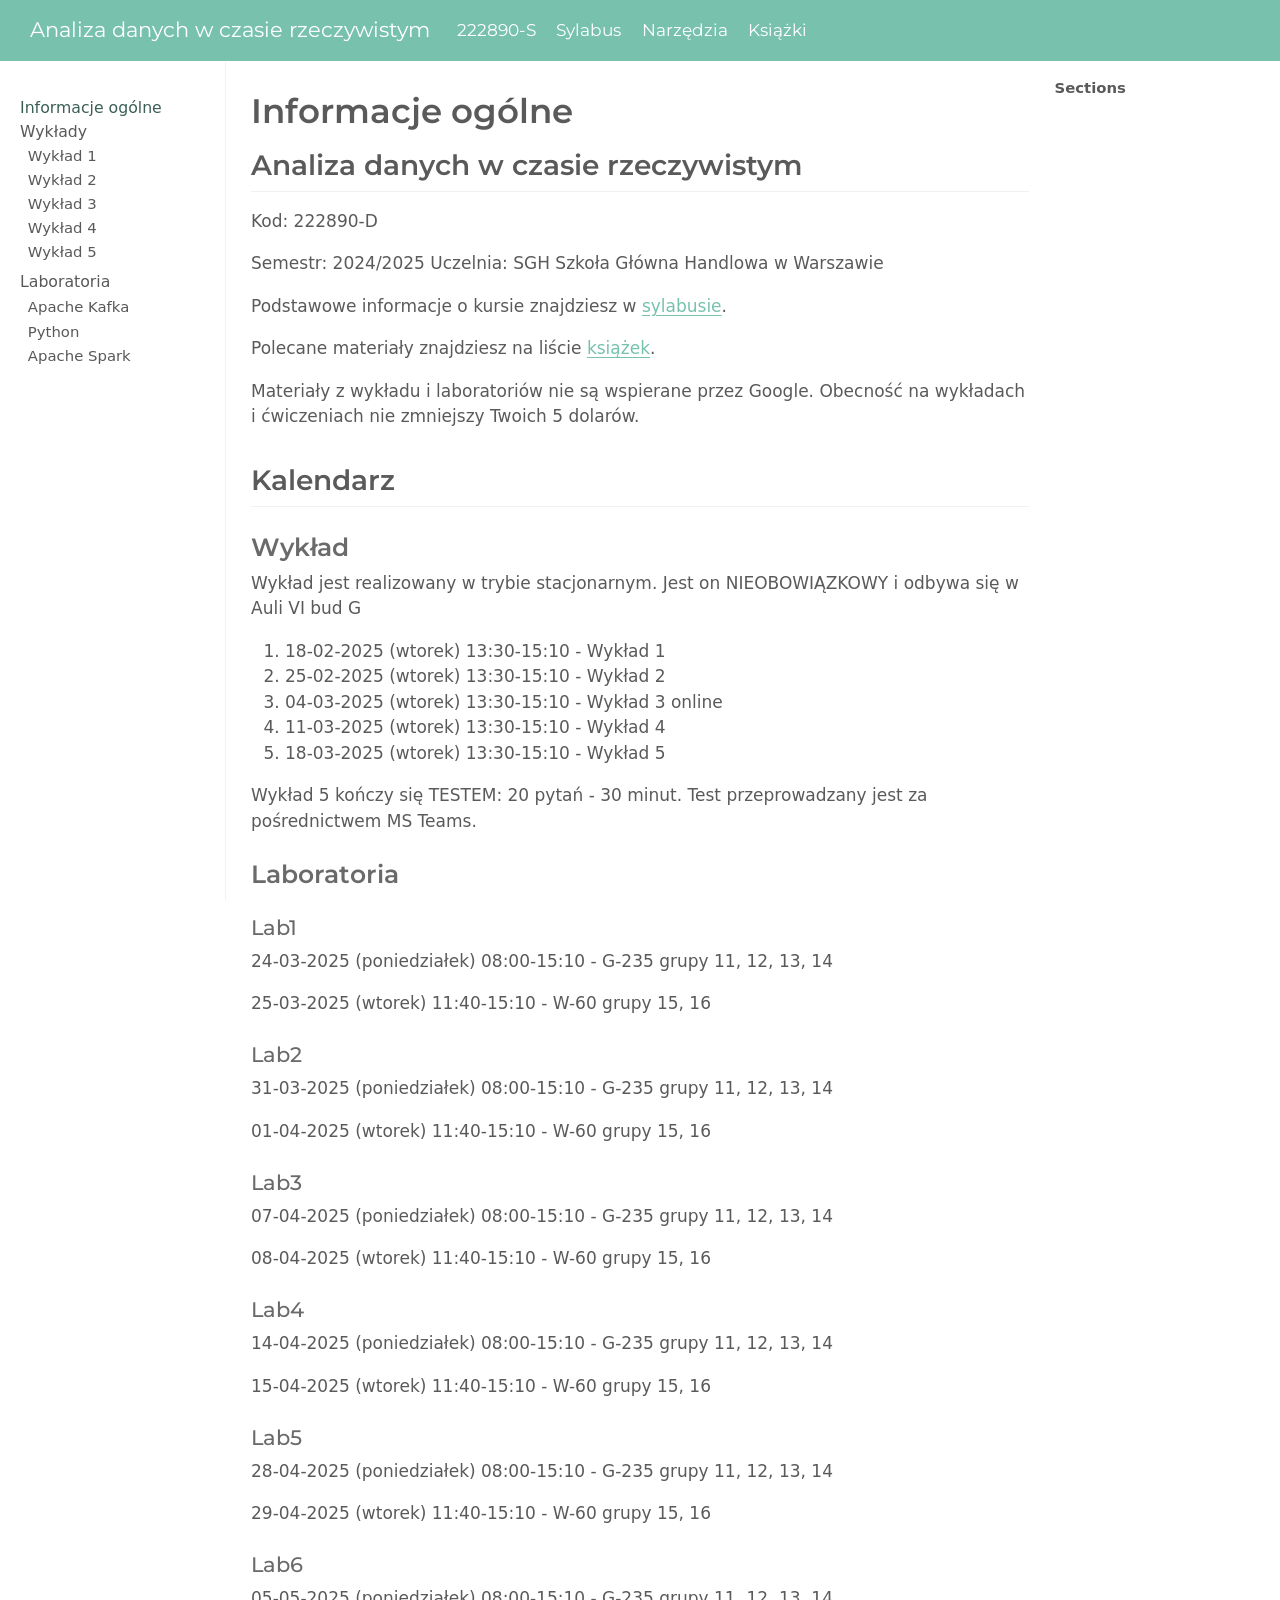
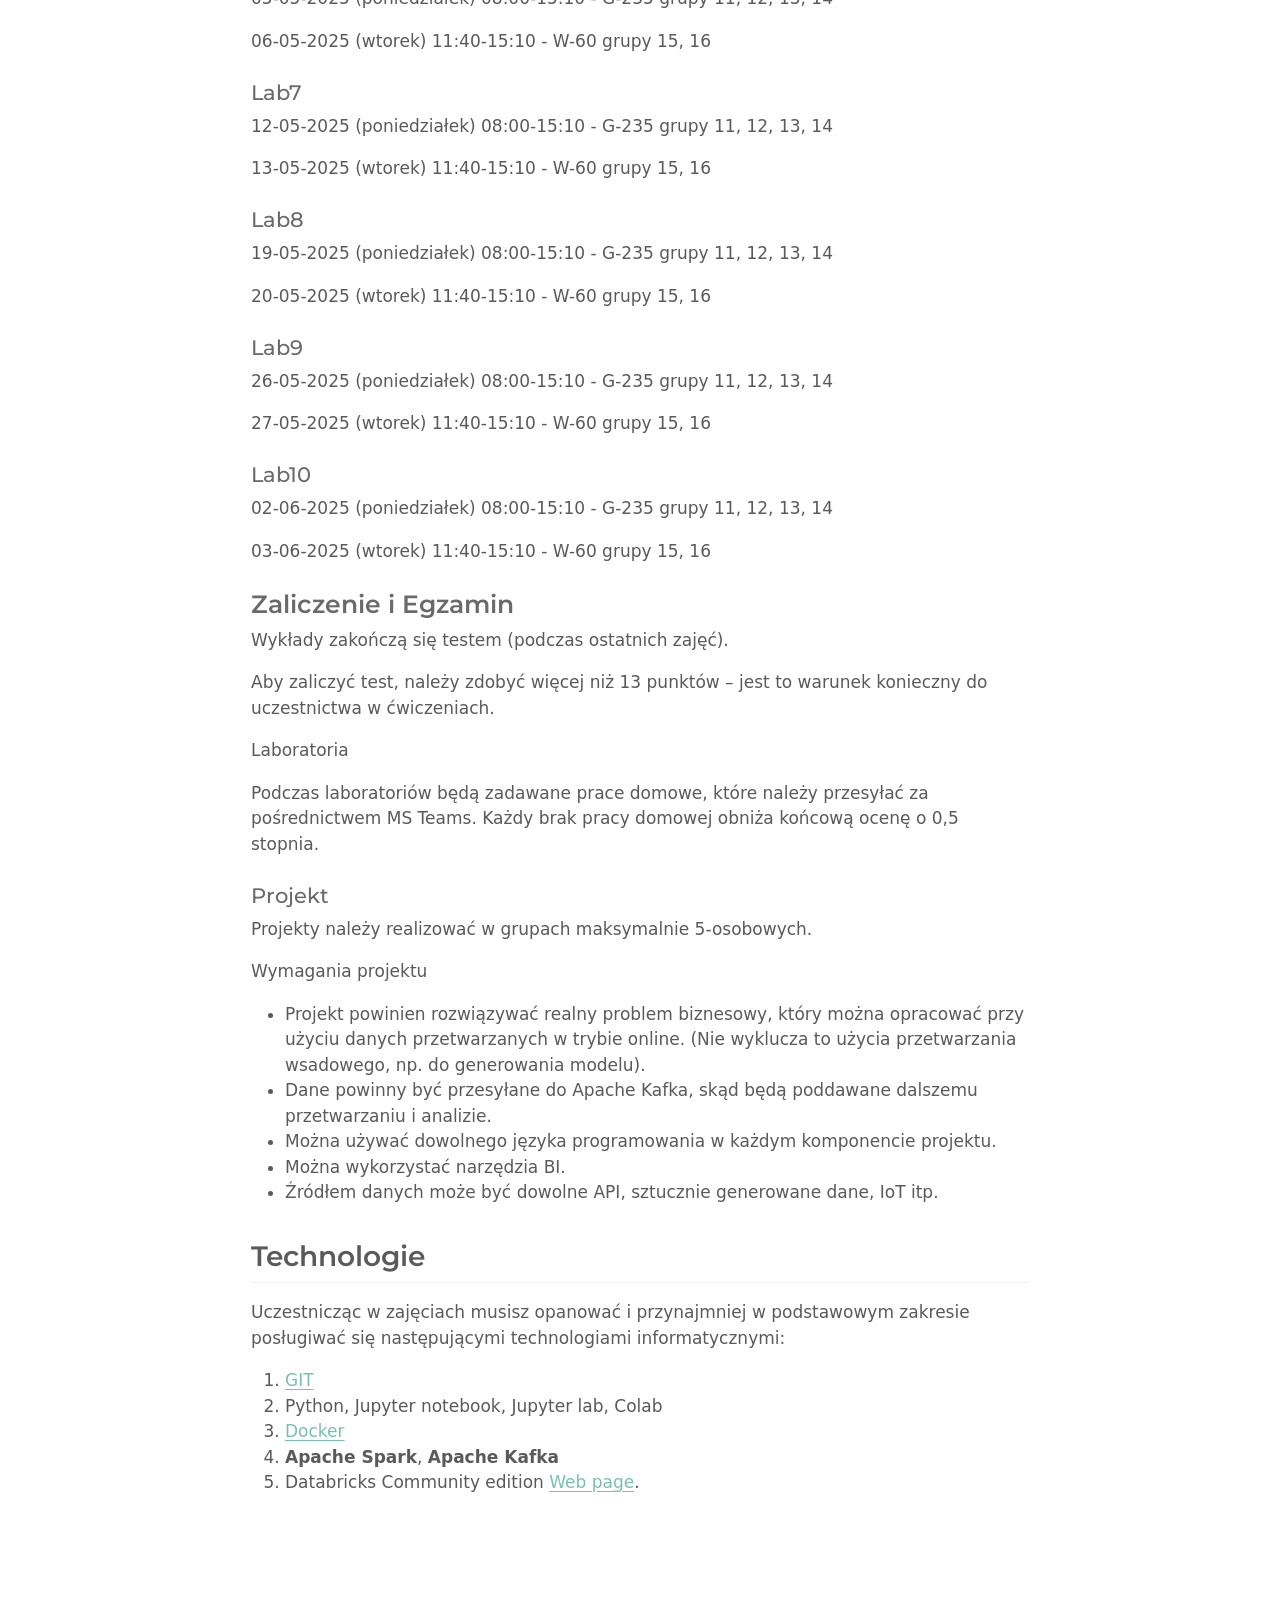
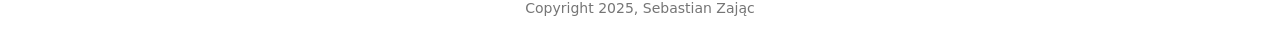
==== docs/index.html @ 5e30bc18 "Initial commit" ====
<!DOCTYPE html>
<html xmlns="http://www.w3.org/1999/xhtml" lang="en" xml:lang="en"><head>

<meta charset="utf-8">
<meta name="generator" content="quarto-1.6.43">

<meta name="viewport" content="width=device-width, initial-scale=1.0, user-scalable=yes">


<title>Informacje ogólne – Analiza danych w czasie rzeczywistym</title>
<style>
code{white-space: pre-wrap;}
span.smallcaps{font-variant: small-caps;}
div.columns{display: flex; gap: min(4vw, 1.5em);}
div.column{flex: auto; overflow-x: auto;}
div.hanging-indent{margin-left: 1.5em; text-indent: -1.5em;}
ul.task-list{list-style: none;}
ul.task-list li input[type="checkbox"] {
  width: 0.8em;
  margin: 0 0.8em 0.2em -1em; /* quarto-specific, see https://github.com/quarto-dev/quarto-cli/issues/4556 */ 
  vertical-align: middle;
}
</style>


<script src="site_libs/quarto-nav/quarto-nav.js"></script>
<script src="site_libs/quarto-nav/headroom.min.js"></script>
<script src="site_libs/clipboard/clipboard.min.js"></script>
<script src="site_libs/quarto-search/autocomplete.umd.js"></script>
<script src="site_libs/quarto-search/fuse.min.js"></script>
<script src="site_libs/quarto-search/quarto-search.js"></script>
<meta name="quarto:offset" content="./">
<script src="site_libs/quarto-html/quarto.js"></script>
<script src="site_libs/quarto-html/popper.min.js"></script>
<script src="site_libs/quarto-html/tippy.umd.min.js"></script>
<script src="site_libs/quarto-html/anchor.min.js"></script>
<link href="site_libs/quarto-html/tippy.css" rel="stylesheet">
<link href="site_libs/quarto-html/quarto-syntax-highlighting-dc95f10abd972b9c41a78ec8992004fc.css" rel="stylesheet" id="quarto-text-highlighting-styles">
<script src="site_libs/bootstrap/bootstrap.min.js"></script>
<link href="site_libs/bootstrap/bootstrap-icons.css" rel="stylesheet">
<link href="site_libs/bootstrap/bootstrap-d218d465d676f63e35746811398acdfc.min.css" rel="stylesheet" append-hash="true" id="quarto-bootstrap" data-mode="light">
<script id="quarto-search-options" type="application/json">{
  "location": "navbar",
  "copy-button": false,
  "collapse-after": 3,
  "panel-placement": "end",
  "type": "overlay",
  "limit": 50,
  "keyboard-shortcut": [
    "f",
    "/",
    "s"
  ],
  "show-item-context": false,
  "language": {
    "search-no-results-text": "No results",
    "search-matching-documents-text": "matching documents",
    "search-copy-link-title": "Copy link to search",
    "search-hide-matches-text": "Hide additional matches",
    "search-more-match-text": "more match in this document",
    "search-more-matches-text": "more matches in this document",
    "search-clear-button-title": "Clear",
    "search-text-placeholder": "",
    "search-detached-cancel-button-title": "Cancel",
    "search-submit-button-title": "Submit",
    "search-label": "Search"
  }
}</script>


<link rel="stylesheet" href="style.css">
</head>

<body class="nav-sidebar docked nav-fixed">

<div id="quarto-search-results"></div>
  <header id="quarto-header" class="headroom fixed-top">
    <nav class="navbar navbar-expand-lg " data-bs-theme="dark">
      <div class="navbar-container container-fluid">
      <div class="navbar-brand-container mx-auto">
    <a class="navbar-brand" href="./index.html">
    <span class="navbar-title">Analiza danych w czasie rzeczywistym</span>
    </a>
  </div>
            <div id="quarto-search" class="" title="Search"></div>
          <button class="navbar-toggler" type="button" data-bs-toggle="collapse" data-bs-target="#navbarCollapse" aria-controls="navbarCollapse" role="menu" aria-expanded="false" aria-label="Toggle navigation" onclick="if (window.quartoToggleHeadroom) { window.quartoToggleHeadroom(); }">
  <span class="navbar-toggler-icon"></span>
</button>
          <div class="collapse navbar-collapse" id="navbarCollapse">
            <ul class="navbar-nav navbar-nav-scroll me-auto">
  <li class="nav-item">
    <a class="nav-link" href="./indexS.html"> 
<span class="menu-text">222890-S</span></a>
  </li>  
  <li class="nav-item">
    <a class="nav-link" href="./sylabus.html"> 
<span class="menu-text">Sylabus</span></a>
  </li>  
  <li class="nav-item">
    <a class="nav-link" href="./info.html"> 
<span class="menu-text">Narzędzia</span></a>
  </li>  
  <li class="nav-item">
    <a class="nav-link" href="./ksiazki.html"> 
<span class="menu-text">Książki</span></a>
  </li>  
</ul>
          </div> <!-- /navcollapse -->
            <div class="quarto-navbar-tools">
</div>
      </div> <!-- /container-fluid -->
    </nav>
  <nav class="quarto-secondary-nav">
    <div class="container-fluid d-flex">
      <button type="button" class="quarto-btn-toggle btn" data-bs-toggle="collapse" role="button" data-bs-target=".quarto-sidebar-collapse-item" aria-controls="quarto-sidebar" aria-expanded="false" aria-label="Toggle sidebar navigation" onclick="if (window.quartoToggleHeadroom) { window.quartoToggleHeadroom(); }">
        <i class="bi bi-layout-text-sidebar-reverse"></i>
      </button>
        <nav class="quarto-page-breadcrumbs" aria-label="breadcrumb"><ol class="breadcrumb"><li class="breadcrumb-item"><a href="./index.html">Informacje ogólne</a></li></ol></nav>
        <a class="flex-grow-1" role="navigation" data-bs-toggle="collapse" data-bs-target=".quarto-sidebar-collapse-item" aria-controls="quarto-sidebar" aria-expanded="false" aria-label="Toggle sidebar navigation" onclick="if (window.quartoToggleHeadroom) { window.quartoToggleHeadroom(); }">      
        </a>
    </div>
  </nav>
</header>
<!-- content -->
<div id="quarto-content" class="quarto-container page-columns page-rows-contents page-layout-article page-navbar">
<!-- sidebar -->
  <nav id="quarto-sidebar" class="sidebar collapse collapse-horizontal quarto-sidebar-collapse-item sidebar-navigation docked overflow-auto">
    <div class="sidebar-menu-container"> 
    <ul class="list-unstyled mt-1">
        <li class="sidebar-item">
  <div class="sidebar-item-container"> 
  <a href="./index.html" class="sidebar-item-text sidebar-link active">
 <span class="menu-text">Informacje ogólne</span></a>
  </div>
</li>
        <li class="sidebar-item sidebar-item-section">
      <div class="sidebar-item-container"> 
            <a class="sidebar-item-text sidebar-link text-start" data-bs-toggle="collapse" data-bs-target="#quarto-sidebar-section-1" role="navigation" aria-expanded="true">
 <span class="menu-text">Wykłady</span></a>
          <a class="sidebar-item-toggle text-start" data-bs-toggle="collapse" data-bs-target="#quarto-sidebar-section-1" role="navigation" aria-expanded="true" aria-label="Toggle section">
            <i class="bi bi-chevron-right ms-2"></i>
          </a> 
      </div>
      <ul id="quarto-sidebar-section-1" class="collapse list-unstyled sidebar-section depth1 show">  
          <li class="sidebar-item">
  <div class="sidebar-item-container"> 
  <a href="./lectures/wyklad1.html" class="sidebar-item-text sidebar-link">
 <span class="menu-text">Wykład 1</span></a>
  </div>
</li>
          <li class="sidebar-item">
  <div class="sidebar-item-container"> 
  <a href="./lectures/wyklad2.html" class="sidebar-item-text sidebar-link">
 <span class="menu-text">Wykład 2</span></a>
  </div>
</li>
          <li class="sidebar-item">
  <div class="sidebar-item-container"> 
  <a href="./lectures/wyklad3.html" class="sidebar-item-text sidebar-link">
 <span class="menu-text">Wykład 3</span></a>
  </div>
</li>
          <li class="sidebar-item">
  <div class="sidebar-item-container"> 
  <a href="./lectures/wyklad4.html" class="sidebar-item-text sidebar-link">
 <span class="menu-text">Wykład 4</span></a>
  </div>
</li>
          <li class="sidebar-item">
  <div class="sidebar-item-container"> 
  <a href="./lectures/wyklad5.html" class="sidebar-item-text sidebar-link">
 <span class="menu-text">Wykład 5</span></a>
  </div>
</li>
      </ul>
  </li>
        <li class="sidebar-item sidebar-item-section">
      <div class="sidebar-item-container"> 
            <a class="sidebar-item-text sidebar-link text-start" data-bs-toggle="collapse" data-bs-target="#quarto-sidebar-section-2" role="navigation" aria-expanded="true">
 <span class="menu-text">Laboratoria</span></a>
          <a class="sidebar-item-toggle text-start" data-bs-toggle="collapse" data-bs-target="#quarto-sidebar-section-2" role="navigation" aria-expanded="true" aria-label="Toggle section">
            <i class="bi bi-chevron-right ms-2"></i>
          </a> 
      </div>
      <ul id="quarto-sidebar-section-2" class="collapse list-unstyled sidebar-section depth1 show">  
          <li class="sidebar-item sidebar-item-section">
      <div class="sidebar-item-container"> 
            <a class="sidebar-item-text sidebar-link text-start collapsed" data-bs-toggle="collapse" data-bs-target="#quarto-sidebar-section-3" role="navigation" aria-expanded="false">
 <span class="menu-text">Apache Kafka</span></a>
          <a class="sidebar-item-toggle text-start collapsed" data-bs-toggle="collapse" data-bs-target="#quarto-sidebar-section-3" role="navigation" aria-expanded="false" aria-label="Toggle section">
            <i class="bi bi-chevron-right ms-2"></i>
          </a> 
      </div>
      <ul id="quarto-sidebar-section-3" class="collapse list-unstyled sidebar-section depth2 ">  
          <li class="sidebar-item">
  <div class="sidebar-item-container"> 
  <a href="./kafka_codes/kafka1.html" class="sidebar-item-text sidebar-link">
 <span class="menu-text">Wprowadzenie</span></a>
  </div>
</li>
          <li class="sidebar-item">
  <div class="sidebar-item-container"> 
  <a href="./kafka_codes/kafka2.html" class="sidebar-item-text sidebar-link">
 <span class="menu-text">Producent w środowisku python</span></a>
  </div>
</li>
          <li class="sidebar-item">
  <div class="sidebar-item-container"> 
  <a href="./kafka_codes/kafka3.html" class="sidebar-item-text sidebar-link">
 <span class="menu-text">Consumer w środowisku Python</span></a>
  </div>
</li>
      </ul>
  </li>
          <li class="sidebar-item sidebar-item-section">
      <div class="sidebar-item-container"> 
            <a class="sidebar-item-text sidebar-link text-start collapsed" data-bs-toggle="collapse" data-bs-target="#quarto-sidebar-section-4" role="navigation" aria-expanded="false">
 <span class="menu-text">Python</span></a>
          <a class="sidebar-item-toggle text-start collapsed" data-bs-toggle="collapse" data-bs-target="#quarto-sidebar-section-4" role="navigation" aria-expanded="false" aria-label="Toggle section">
            <i class="bi bi-chevron-right ms-2"></i>
          </a> 
      </div>
      <ul id="quarto-sidebar-section-4" class="collapse list-unstyled sidebar-section depth2 ">  
          <li class="sidebar-item">
  <div class="sidebar-item-container"> 
  <a href="./labs/lab1.html" class="sidebar-item-text sidebar-link">
 <span class="menu-text">Środowisko produkcyjne z modelem ML</span></a>
  </div>
</li>
          <li class="sidebar-item">
  <div class="sidebar-item-container"> 
  <a href="./labs/lab2.html" class="sidebar-item-text sidebar-link">
 <span class="menu-text">Tworzenie API we Flasku – Wprowadzenie</span></a>
  </div>
</li>
          <li class="sidebar-item">
  <div class="sidebar-item-container"> 
  <a href="./labs/lab3.html" class="sidebar-item-text sidebar-link">
 <span class="menu-text">Dane ustrukturyzowane</span></a>
  </div>
</li>
          <li class="sidebar-item">
  <div class="sidebar-item-container"> 
  <a href="./labs/lab4.html" class="sidebar-item-text sidebar-link">
 <span class="menu-text">dane nieustruktyryzowane</span></a>
  </div>
</li>
          <li class="sidebar-item">
  <div class="sidebar-item-container"> 
  <a href="./labs/lab5.html" class="sidebar-item-text sidebar-link">
 <span class="menu-text">Optymalizacja modeli w Pythonie</span></a>
  </div>
</li>
      </ul>
  </li>
          <li class="sidebar-item sidebar-item-section">
      <div class="sidebar-item-container"> 
            <a class="sidebar-item-text sidebar-link text-start collapsed" data-bs-toggle="collapse" data-bs-target="#quarto-sidebar-section-5" role="navigation" aria-expanded="false">
 <span class="menu-text">Apache Spark</span></a>
          <a class="sidebar-item-toggle text-start collapsed" data-bs-toggle="collapse" data-bs-target="#quarto-sidebar-section-5" role="navigation" aria-expanded="false" aria-label="Toggle section">
            <i class="bi bi-chevron-right ms-2"></i>
          </a> 
      </div>
      <ul id="quarto-sidebar-section-5" class="collapse list-unstyled sidebar-section depth2 ">  
          <li class="sidebar-item">
  <div class="sidebar-item-container"> 
  <a href="./labs/lab6.html" class="sidebar-item-text sidebar-link">
 <span class="menu-text">Wprowadzenie do Apache Spark</span></a>
  </div>
</li>
          <li class="sidebar-item">
  <div class="sidebar-item-container"> 
  <a href="./labs/lab7.html" class="sidebar-item-text sidebar-link">
 <span class="menu-text">Zarzadzanie zrodlami danych strumieniowych i segmentacja klientow</span></a>
  </div>
</li>
          <li class="sidebar-item">
  <div class="sidebar-item-container"> 
  <a href="./labs/lab8.html" class="sidebar-item-text sidebar-link">
 <span class="menu-text">Apache Spark z plikami RDD</span></a>
  </div>
</li>
          <li class="sidebar-item">
  <div class="sidebar-item-container"> 
  <a href="./labs/lab9.html" class="sidebar-item-text sidebar-link">
 <span class="menu-text">Przygotowanie danych</span></a>
  </div>
</li>
      </ul>
  </li>
      </ul>
  </li>
    </ul>
    </div>
</nav>
<div id="quarto-sidebar-glass" class="quarto-sidebar-collapse-item" data-bs-toggle="collapse" data-bs-target=".quarto-sidebar-collapse-item"></div>
<!-- margin-sidebar -->
    <div id="quarto-margin-sidebar" class="sidebar margin-sidebar">
        <nav id="TOC" role="doc-toc" class="toc-active">
    <h2 id="toc-title"><strong>Sections</strong></h2>
   
  <ul class="collapse">
  <li><a href="#analiza-danych-w-czasie-rzeczywistym" id="toc-analiza-danych-w-czasie-rzeczywistym" class="nav-link active" data-scroll-target="#analiza-danych-w-czasie-rzeczywistym">Analiza danych w czasie rzeczywistym</a></li>
  <li><a href="#kalendarz" id="toc-kalendarz" class="nav-link" data-scroll-target="#kalendarz">Kalendarz</a></li>
  <li><a href="#technologie" id="toc-technologie" class="nav-link" data-scroll-target="#technologie">Technologie</a></li>
  </ul>
</nav>
    </div>
<!-- main -->
<main class="content" id="quarto-document-content">

<header id="title-block-header" class="quarto-title-block default">
<div class="quarto-title">
<h1 class="title">Informacje ogólne</h1>
</div>



<div class="quarto-title-meta">

    
  
    
  </div>
  


</header>


<section id="analiza-danych-w-czasie-rzeczywistym" class="level2">
<h2 class="anchored" data-anchor-id="analiza-danych-w-czasie-rzeczywistym">Analiza danych w czasie rzeczywistym</h2>
<p>Kod: 222890-D</p>
<p>Semestr: 2024/2025 Uczelnia: SGH Szkoła Główna Handlowa w Warszawie</p>
<p>Podstawowe informacje o kursie znajdziesz w <a href="./sylabus">sylabusie</a>.</p>
<p>Polecane materiały znajdziesz na liście <a href="./ksiazki">książek</a>.</p>
<p>Materiały z wykładu i laboratoriów nie są wspierane przez Google. Obecność na wykładach i ćwiczeniach nie zmniejszy Twoich 5 dolarów.</p>
</section>
<section id="kalendarz" class="level2">
<h2 class="anchored" data-anchor-id="kalendarz">Kalendarz</h2>
<section id="wykład" class="level3">
<h3 class="anchored" data-anchor-id="wykład">Wykład</h3>
<p>Wykład jest realizowany w trybie stacjonarnym. Jest on NIEOBOWIĄZKOWY i odbywa się w Auli VI bud G</p>
<ol type="1">
<li>18-02-2025 (wtorek) 13:30-15:10 - Wykład 1</li>
<li>25-02-2025 (wtorek) 13:30-15:10 - Wykład 2</li>
<li>04-03-2025 (wtorek) 13:30-15:10 - Wykład 3 online</li>
<li>11-03-2025 (wtorek) 13:30-15:10 - Wykład 4</li>
<li>18-03-2025 (wtorek) 13:30-15:10 - Wykład 5</li>
</ol>
<p>Wykład 5 kończy się TESTEM: 20 pytań - 30 minut. Test przeprowadzany jest za pośrednictwem MS Teams.</p>
</section>
<section id="laboratoria" class="level3">
<h3 class="anchored" data-anchor-id="laboratoria">Laboratoria</h3>
<section id="lab1" class="level4">
<h4 class="anchored" data-anchor-id="lab1">Lab1</h4>
<p>24-03-2025 (poniedziałek) 08:00-15:10 - G-235 grupy 11, 12, 13, 14</p>
<p>25-03-2025 (wtorek) 11:40-15:10 - W-60 grupy 15, 16</p>
</section>
<section id="lab2" class="level4">
<h4 class="anchored" data-anchor-id="lab2">Lab2</h4>
<p>31-03-2025 (poniedziałek) 08:00-15:10 - G-235 grupy 11, 12, 13, 14</p>
<p>01-04-2025 (wtorek) 11:40-15:10 - W-60 grupy 15, 16</p>
</section>
<section id="lab3" class="level4">
<h4 class="anchored" data-anchor-id="lab3">Lab3</h4>
<p>07-04-2025 (poniedziałek) 08:00-15:10 - G-235 grupy 11, 12, 13, 14</p>
<p>08-04-2025 (wtorek) 11:40-15:10 - W-60 grupy 15, 16</p>
</section>
<section id="lab4" class="level4">
<h4 class="anchored" data-anchor-id="lab4">Lab4</h4>
<p>14-04-2025 (poniedziałek) 08:00-15:10 - G-235 grupy 11, 12, 13, 14</p>
<p>15-04-2025 (wtorek) 11:40-15:10 - W-60 grupy 15, 16</p>
</section>
<section id="lab5" class="level4">
<h4 class="anchored" data-anchor-id="lab5">Lab5</h4>
<p>28-04-2025 (poniedziałek) 08:00-15:10 - G-235 grupy 11, 12, 13, 14</p>
<p>29-04-2025 (wtorek) 11:40-15:10 - W-60 grupy 15, 16</p>
</section>
<section id="lab6" class="level4">
<h4 class="anchored" data-anchor-id="lab6">Lab6</h4>
<p>05-05-2025 (poniedziałek) 08:00-15:10 - G-235 grupy 11, 12, 13, 14</p>
<p>06-05-2025 (wtorek) 11:40-15:10 - W-60 grupy 15, 16</p>
</section>
<section id="lab7" class="level4">
<h4 class="anchored" data-anchor-id="lab7">Lab7</h4>
<p>12-05-2025 (poniedziałek) 08:00-15:10 - G-235 grupy 11, 12, 13, 14</p>
<p>13-05-2025 (wtorek) 11:40-15:10 - W-60 grupy 15, 16</p>
</section>
<section id="lab8" class="level4">
<h4 class="anchored" data-anchor-id="lab8">Lab8</h4>
<p>19-05-2025 (poniedziałek) 08:00-15:10 - G-235 grupy 11, 12, 13, 14</p>
<p>20-05-2025 (wtorek) 11:40-15:10 - W-60 grupy 15, 16</p>
</section>
<section id="lab9" class="level4">
<h4 class="anchored" data-anchor-id="lab9">Lab9</h4>
<p>26-05-2025 (poniedziałek) 08:00-15:10 - G-235 grupy 11, 12, 13, 14</p>
<p>27-05-2025 (wtorek) 11:40-15:10 - W-60 grupy 15, 16</p>
</section>
<section id="lab10" class="level4">
<h4 class="anchored" data-anchor-id="lab10">Lab10</h4>
<p>02-06-2025 (poniedziałek) 08:00-15:10 - G-235 grupy 11, 12, 13, 14</p>
<p>03-06-2025 (wtorek) 11:40-15:10 - W-60 grupy 15, 16</p>
</section>
</section>
<section id="zaliczenie-i-egzamin" class="level3">
<h3 class="anchored" data-anchor-id="zaliczenie-i-egzamin">Zaliczenie i Egzamin</h3>
<p>Wykłady zakończą się testem (podczas ostatnich zajęć).</p>
<p>Aby zaliczyć test, należy zdobyć więcej niż 13 punktów – jest to warunek konieczny do uczestnictwa w ćwiczeniach.</p>
<p>Laboratoria</p>
<p>Podczas laboratoriów będą zadawane prace domowe, które należy przesyłać za pośrednictwem MS Teams. Każdy brak pracy domowej obniża końcową ocenę o 0,5 stopnia.</p>
<section id="projekt" class="level4">
<h4 class="anchored" data-anchor-id="projekt">Projekt</h4>
<p>Projekty należy realizować w grupach maksymalnie 5-osobowych.</p>
<p>Wymagania projektu</p>
<ul>
<li>Projekt powinien rozwiązywać realny problem biznesowy, który można opracować przy użyciu danych przetwarzanych w trybie online. (Nie wyklucza to użycia przetwarzania wsadowego, np. do generowania modelu).</li>
<li>Dane powinny być przesyłane do Apache Kafka, skąd będą poddawane dalszemu przetwarzaniu i analizie.</li>
<li>Można używać dowolnego języka programowania w każdym komponencie projektu.</li>
<li>Można wykorzystać narzędzia BI.</li>
<li>Źródłem danych może być dowolne API, sztucznie generowane dane, IoT itp.</li>
</ul>
</section>
</section>
</section>
<section id="technologie" class="level2">
<h2 class="anchored" data-anchor-id="technologie">Technologie</h2>
<p>Uczestnicząc w zajęciach musisz opanować i przynajmniej w podstawowym zakresie posługiwać się następującymi technologiami informatycznymi:</p>
<ol type="1">
<li><a href="./info.html#git">GIT</a></li>
<li>Python, Jupyter notebook, Jupyter lab, Colab</li>
<li><a href="./info.html#docker">Docker</a></li>
<li><strong>Apache Spark</strong>, <strong>Apache Kafka</strong></li>
<li>Databricks Community edition <a href="https://community.cloud.databricks.com/login.html">Web page</a>.</li>
</ol>


</section>

</main> <!-- /main -->
<script id="quarto-html-after-body" type="application/javascript">
window.document.addEventListener("DOMContentLoaded", function (event) {
  const toggleBodyColorMode = (bsSheetEl) => {
    const mode = bsSheetEl.getAttribute("data-mode");
    const bodyEl = window.document.querySelector("body");
    if (mode === "dark") {
      bodyEl.classList.add("quarto-dark");
      bodyEl.classList.remove("quarto-light");
    } else {
      bodyEl.classList.add("quarto-light");
      bodyEl.classList.remove("quarto-dark");
    }
  }
  const toggleBodyColorPrimary = () => {
    const bsSheetEl = window.document.querySelector("link#quarto-bootstrap");
    if (bsSheetEl) {
      toggleBodyColorMode(bsSheetEl);
    }
  }
  toggleBodyColorPrimary();  
  const icon = "";
  const anchorJS = new window.AnchorJS();
  anchorJS.options = {
    placement: 'right',
    icon: icon
  };
  anchorJS.add('.anchored');
  const isCodeAnnotation = (el) => {
    for (const clz of el.classList) {
      if (clz.startsWith('code-annotation-')) {                     
        return true;
      }
    }
    return false;
  }
  const onCopySuccess = function(e) {
    // button target
    const button = e.trigger;
    // don't keep focus
    button.blur();
    // flash "checked"
    button.classList.add('code-copy-button-checked');
    var currentTitle = button.getAttribute("title");
    button.setAttribute("title", "Copied!");
    let tooltip;
    if (window.bootstrap) {
      button.setAttribute("data-bs-toggle", "tooltip");
      button.setAttribute("data-bs-placement", "left");
      button.setAttribute("data-bs-title", "Copied!");
      tooltip = new bootstrap.Tooltip(button, 
        { trigger: "manual", 
          customClass: "code-copy-button-tooltip",
          offset: [0, -8]});
      tooltip.show();    
    }
    setTimeout(function() {
      if (tooltip) {
        tooltip.hide();
        button.removeAttribute("data-bs-title");
        button.removeAttribute("data-bs-toggle");
        button.removeAttribute("data-bs-placement");
      }
      button.setAttribute("title", currentTitle);
      button.classList.remove('code-copy-button-checked');
    }, 1000);
    // clear code selection
    e.clearSelection();
  }
  const getTextToCopy = function(trigger) {
      const codeEl = trigger.previousElementSibling.cloneNode(true);
      for (const childEl of codeEl.children) {
        if (isCodeAnnotation(childEl)) {
          childEl.remove();
        }
      }
      return codeEl.innerText;
  }
  const clipboard = new window.ClipboardJS('.code-copy-button:not([data-in-quarto-modal])', {
    text: getTextToCopy
  });
  clipboard.on('success', onCopySuccess);
  if (window.document.getElementById('quarto-embedded-source-code-modal')) {
    const clipboardModal = new window.ClipboardJS('.code-copy-button[data-in-quarto-modal]', {
      text: getTextToCopy,
      container: window.document.getElementById('quarto-embedded-source-code-modal')
    });
    clipboardModal.on('success', onCopySuccess);
  }
    var localhostRegex = new RegExp(/^(?:http|https):\/\/localhost\:?[0-9]*\//);
    var mailtoRegex = new RegExp(/^mailto:/);
      var filterRegex = new RegExp("https:\/\/sebkaz-teaching\.github\.io\/RTA_2025");
    var isInternal = (href) => {
        return filterRegex.test(href) || localhostRegex.test(href) || mailtoRegex.test(href);
    }
    // Inspect non-navigation links and adorn them if external
 	var links = window.document.querySelectorAll('a[href]:not(.nav-link):not(.navbar-brand):not(.toc-action):not(.sidebar-link):not(.sidebar-item-toggle):not(.pagination-link):not(.no-external):not([aria-hidden]):not(.dropdown-item):not(.quarto-navigation-tool):not(.about-link)');
    for (var i=0; i<links.length; i++) {
      const link = links[i];
      if (!isInternal(link.href)) {
        // undo the damage that might have been done by quarto-nav.js in the case of
        // links that we want to consider external
        if (link.dataset.originalHref !== undefined) {
          link.href = link.dataset.originalHref;
        }
          // target, if specified
          link.setAttribute("target", "_blank");
          if (link.getAttribute("rel") === null) {
            link.setAttribute("rel", "noopener");
          }
      }
    }
  function tippyHover(el, contentFn, onTriggerFn, onUntriggerFn) {
    const config = {
      allowHTML: true,
      maxWidth: 500,
      delay: 100,
      arrow: false,
      appendTo: function(el) {
          return el.parentElement;
      },
      interactive: true,
      interactiveBorder: 10,
      theme: 'quarto',
      placement: 'bottom-start',
    };
    if (contentFn) {
      config.content = contentFn;
    }
    if (onTriggerFn) {
      config.onTrigger = onTriggerFn;
    }
    if (onUntriggerFn) {
      config.onUntrigger = onUntriggerFn;
    }
    window.tippy(el, config); 
  }
  const noterefs = window.document.querySelectorAll('a[role="doc-noteref"]');
  for (var i=0; i<noterefs.length; i++) {
    const ref = noterefs[i];
    tippyHover(ref, function() {
      // use id or data attribute instead here
      let href = ref.getAttribute('data-footnote-href') || ref.getAttribute('href');
      try { href = new URL(href).hash; } catch {}
      const id = href.replace(/^#\/?/, "");
      const note = window.document.getElementById(id);
      if (note) {
        return note.innerHTML;
      } else {
        return "";
      }
    });
  }
  const xrefs = window.document.querySelectorAll('a.quarto-xref');
  const processXRef = (id, note) => {
    // Strip column container classes
    const stripColumnClz = (el) => {
      el.classList.remove("page-full", "page-columns");
      if (el.children) {
        for (const child of el.children) {
          stripColumnClz(child);
        }
      }
    }
    stripColumnClz(note)
    if (id === null || id.startsWith('sec-')) {
      // Special case sections, only their first couple elements
      const container = document.createElement("div");
      if (note.children && note.children.length > 2) {
        container.appendChild(note.children[0].cloneNode(true));
        for (let i = 1; i < note.children.length; i++) {
          const child = note.children[i];
          if (child.tagName === "P" && child.innerText === "") {
            continue;
          } else {
            container.appendChild(child.cloneNode(true));
            break;
          }
        }
        if (window.Quarto?.typesetMath) {
          window.Quarto.typesetMath(container);
        }
        return container.innerHTML
      } else {
        if (window.Quarto?.typesetMath) {
          window.Quarto.typesetMath(note);
        }
        return note.innerHTML;
      }
    } else {
      // Remove any anchor links if they are present
      const anchorLink = note.querySelector('a.anchorjs-link');
      if (anchorLink) {
        anchorLink.remove();
      }
      if (window.Quarto?.typesetMath) {
        window.Quarto.typesetMath(note);
      }
      if (note.classList.contains("callout")) {
        return note.outerHTML;
      } else {
        return note.innerHTML;
      }
    }
  }
  for (var i=0; i<xrefs.length; i++) {
    const xref = xrefs[i];
    tippyHover(xref, undefined, function(instance) {
      instance.disable();
      let url = xref.getAttribute('href');
      let hash = undefined; 
      if (url.startsWith('#')) {
        hash = url;
      } else {
        try { hash = new URL(url).hash; } catch {}
      }
      if (hash) {
        const id = hash.replace(/^#\/?/, "");
        const note = window.document.getElementById(id);
        if (note !== null) {
          try {
            const html = processXRef(id, note.cloneNode(true));
            instance.setContent(html);
          } finally {
            instance.enable();
            instance.show();
          }
        } else {
          // See if we can fetch this
          fetch(url.split('#')[0])
          .then(res => res.text())
          .then(html => {
            const parser = new DOMParser();
            const htmlDoc = parser.parseFromString(html, "text/html");
            const note = htmlDoc.getElementById(id);
            if (note !== null) {
              const html = processXRef(id, note);
              instance.setContent(html);
            } 
          }).finally(() => {
            instance.enable();
            instance.show();
          });
        }
      } else {
        // See if we can fetch a full url (with no hash to target)
        // This is a special case and we should probably do some content thinning / targeting
        fetch(url)
        .then(res => res.text())
        .then(html => {
          const parser = new DOMParser();
          const htmlDoc = parser.parseFromString(html, "text/html");
          const note = htmlDoc.querySelector('main.content');
          if (note !== null) {
            // This should only happen for chapter cross references
            // (since there is no id in the URL)
            // remove the first header
            if (note.children.length > 0 && note.children[0].tagName === "HEADER") {
              note.children[0].remove();
            }
            const html = processXRef(null, note);
            instance.setContent(html);
          } 
        }).finally(() => {
          instance.enable();
          instance.show();
        });
      }
    }, function(instance) {
    });
  }
      let selectedAnnoteEl;
      const selectorForAnnotation = ( cell, annotation) => {
        let cellAttr = 'data-code-cell="' + cell + '"';
        let lineAttr = 'data-code-annotation="' +  annotation + '"';
        const selector = 'span[' + cellAttr + '][' + lineAttr + ']';
        return selector;
      }
      const selectCodeLines = (annoteEl) => {
        const doc = window.document;
        const targetCell = annoteEl.getAttribute("data-target-cell");
        const targetAnnotation = annoteEl.getAttribute("data-target-annotation");
        const annoteSpan = window.document.querySelector(selectorForAnnotation(targetCell, targetAnnotation));
        const lines = annoteSpan.getAttribute("data-code-lines").split(",");
        const lineIds = lines.map((line) => {
          return targetCell + "-" + line;
        })
        let top = null;
        let height = null;
        let parent = null;
        if (lineIds.length > 0) {
            //compute the position of the single el (top and bottom and make a div)
            const el = window.document.getElementById(lineIds[0]);
            top = el.offsetTop;
            height = el.offsetHeight;
            parent = el.parentElement.parentElement;
          if (lineIds.length > 1) {
            const lastEl = window.document.getElementById(lineIds[lineIds.length - 1]);
            const bottom = lastEl.offsetTop + lastEl.offsetHeight;
            height = bottom - top;
          }
          if (top !== null && height !== null && parent !== null) {
            // cook up a div (if necessary) and position it 
            let div = window.document.getElementById("code-annotation-line-highlight");
            if (div === null) {
              div = window.document.createElement("div");
              div.setAttribute("id", "code-annotation-line-highlight");
              div.style.position = 'absolute';
              parent.appendChild(div);
            }
            div.style.top = top - 2 + "px";
            div.style.height = height + 4 + "px";
            div.style.left = 0;
            let gutterDiv = window.document.getElementById("code-annotation-line-highlight-gutter");
            if (gutterDiv === null) {
              gutterDiv = window.document.createElement("div");
              gutterDiv.setAttribute("id", "code-annotation-line-highlight-gutter");
              gutterDiv.style.position = 'absolute';
              const codeCell = window.document.getElementById(targetCell);
              const gutter = codeCell.querySelector('.code-annotation-gutter');
              gutter.appendChild(gutterDiv);
            }
            gutterDiv.style.top = top - 2 + "px";
            gutterDiv.style.height = height + 4 + "px";
          }
          selectedAnnoteEl = annoteEl;
        }
      };
      const unselectCodeLines = () => {
        const elementsIds = ["code-annotation-line-highlight", "code-annotation-line-highlight-gutter"];
        elementsIds.forEach((elId) => {
          const div = window.document.getElementById(elId);
          if (div) {
            div.remove();
          }
        });
        selectedAnnoteEl = undefined;
      };
        // Handle positioning of the toggle
    window.addEventListener(
      "resize",
      throttle(() => {
        elRect = undefined;
        if (selectedAnnoteEl) {
          selectCodeLines(selectedAnnoteEl);
        }
      }, 10)
    );
    function throttle(fn, ms) {
    let throttle = false;
    let timer;
      return (...args) => {
        if(!throttle) { // first call gets through
            fn.apply(this, args);
            throttle = true;
        } else { // all the others get throttled
            if(timer) clearTimeout(timer); // cancel #2
            timer = setTimeout(() => {
              fn.apply(this, args);
              timer = throttle = false;
            }, ms);
        }
      };
    }
      // Attach click handler to the DT
      const annoteDls = window.document.querySelectorAll('dt[data-target-cell]');
      for (const annoteDlNode of annoteDls) {
        annoteDlNode.addEventListener('click', (event) => {
          const clickedEl = event.target;
          if (clickedEl !== selectedAnnoteEl) {
            unselectCodeLines();
            const activeEl = window.document.querySelector('dt[data-target-cell].code-annotation-active');
            if (activeEl) {
              activeEl.classList.remove('code-annotation-active');
            }
            selectCodeLines(clickedEl);
            clickedEl.classList.add('code-annotation-active');
          } else {
            // Unselect the line
            unselectCodeLines();
            clickedEl.classList.remove('code-annotation-active');
          }
        });
      }
  const findCites = (el) => {
    const parentEl = el.parentElement;
    if (parentEl) {
      const cites = parentEl.dataset.cites;
      if (cites) {
        return {
          el,
          cites: cites.split(' ')
        };
      } else {
        return findCites(el.parentElement)
      }
    } else {
      return undefined;
    }
  };
  var bibliorefs = window.document.querySelectorAll('a[role="doc-biblioref"]');
  for (var i=0; i<bibliorefs.length; i++) {
    const ref = bibliorefs[i];
    const citeInfo = findCites(ref);
    if (citeInfo) {
      tippyHover(citeInfo.el, function() {
        var popup = window.document.createElement('div');
        citeInfo.cites.forEach(function(cite) {
          var citeDiv = window.document.createElement('div');
          citeDiv.classList.add('hanging-indent');
          citeDiv.classList.add('csl-entry');
          var biblioDiv = window.document.getElementById('ref-' + cite);
          if (biblioDiv) {
            citeDiv.innerHTML = biblioDiv.innerHTML;
          }
          popup.appendChild(citeDiv);
        });
        return popup.innerHTML;
      });
    }
  }
});
</script>
</div> <!-- /content -->
<footer class="footer">
  <div class="nav-footer">
    <div class="nav-footer-left">
      &nbsp;
    </div>   
    <div class="nav-footer-center">
<p>Copyright 2025, Sebastian Zając</p>
</div>
    <div class="nav-footer-right">
      &nbsp;
    </div>
  </div>
</footer>




</body></html>
---- docs/site_libs/quarto-html/tippy.css ----
.tippy-box[data-animation=fade][data-state=hidden]{opacity:0}[data-tippy-root]{max-width:calc(100vw - 10px)}.tippy-box{position:relative;background-color:#333;color:#fff;border-radius:4px;font-size:14px;line-height:1.4;white-space:normal;outline:0;transition-property:transform,visibility,opacity}.tippy-box[data-placement^=top]>.tippy-arrow{bottom:0}.tippy-box[data-placement^=top]>.tippy-arrow:before{bottom:-7px;left:0;border-width:8px 8px 0;border-top-color:initial;transform-origin:center top}.tippy-box[data-placement^=bottom]>.tippy-arrow{top:0}.tippy-box[data-placement^=bottom]>.tippy-arrow:before{top:-7px;left:0;border-width:0 8px 8px;border-bottom-color:initial;transform-origin:center bottom}.tippy-box[data-placement^=left]>.tippy-arrow{right:0}.tippy-box[data-placement^=left]>.tippy-arrow:before{border-width:8px 0 8px 8px;border-left-color:initial;right:-7px;transform-origin:center left}.tippy-box[data-placement^=right]>.tippy-arrow{left:0}.tippy-box[data-placement^=right]>.tippy-arrow:before{left:-7px;border-width:8px 8px 8px 0;border-right-color:initial;transform-origin:center right}.tippy-box[data-inertia][data-state=visible]{transition-timing-function:cubic-bezier(.54,1.5,.38,1.11)}.tippy-arrow{width:16px;height:16px;color:#333}.tippy-arrow:before{content:"";position:absolute;border-color:transparent;border-style:solid}.tippy-content{position:relative;padding:5px 9px;z-index:1}
---- docs/site_libs/quarto-html/quarto-syntax-highlighting-dc95f10abd972b9c41a78ec8992004fc.css ----
/* quarto syntax highlight colors */
:root {
  --quarto-hl-al-color: #ff5555;
  --quarto-hl-an-color: #6a737d;
  --quarto-hl-at-color: #f97583;
  --quarto-hl-bn-color: #79b8ff;
  --quarto-hl-bu-color: #f97583;
  --quarto-hl-ch-color: #9ecbff;
  --quarto-hl-co-color: #6a737d;
  --quarto-hl-cv-color: #6a737d;
  --quarto-hl-cn-color: #79b8ff;
  --quarto-hl-cf-color: #f97583;
  --quarto-hl-dt-color: #f97583;
  --quarto-hl-dv-color: #79b8ff;
  --quarto-hl-do-color: #6a737d;
  --quarto-hl-er-color: #ff5555;
  --quarto-hl-ex-color: #f97583;
  --quarto-hl-fl-color: #79b8ff;
  --quarto-hl-fu-color: #b392f0;
  --quarto-hl-im-color: #9ecbff;
  --quarto-hl-in-color: #6a737d;
  --quarto-hl-kw-color: #f97583;
  --quarto-hl-op-color: #e1e4e8;
  --quarto-hl-pp-color: #f97583;
  --quarto-hl-re-color: #6a737d;
  --quarto-hl-sc-color: #79b8ff;
  --quarto-hl-ss-color: #9ecbff;
  --quarto-hl-st-color: #9ecbff;
  --quarto-hl-va-color: #ffab70;
  --quarto-hl-vs-color: #9ecbff;
  --quarto-hl-wa-color: #ff5555;
}

/* other quarto variables */
:root {
  --quarto-font-monospace: SFMono-Regular, Menlo, Monaco, Consolas, "Liberation Mono", "Courier New", monospace;
}

code span.al {
  font-weight: bold;
  color: #ff5555;
}

code span.an {
  color: #6a737d;
}

code span.at {
  color: #f97583;
}

code span.bn {
  color: #79b8ff;
}

code span.bu {
  color: #f97583;
}

code span.ch {
  color: #9ecbff;
}

code span.co {
  color: #6a737d;
}

code span.cv {
  color: #6a737d;
}

code span.cn {
  color: #79b8ff;
}

code span.cf {
  color: #f97583;
}

code span.dt {
  color: #f97583;
}

code span.dv {
  color: #79b8ff;
}

code span.do {
  color: #6a737d;
}

code span.er {
  color: #ff5555;
  text-decoration: underline;
}

code span.ex {
  font-weight: bold;
  color: #f97583;
}

code span.fl {
  color: #79b8ff;
}

code span.fu {
  color: #b392f0;
}

code span.im {
  color: #9ecbff;
}

code span.in {
  color: #6a737d;
}

code span.kw {
  color: #f97583;
}

pre > code.sourceCode > span {
  color: #e1e4e8;
}

code span {
  color: #e1e4e8;
}

code.sourceCode > span {
  color: #e1e4e8;
}

div.sourceCode,
div.sourceCode pre.sourceCode {
  color: #e1e4e8;
}

code span.op {
  color: #e1e4e8;
}

code span.pp {
  color: #f97583;
}

code span.re {
  color: #6a737d;
}

code span.sc {
  color: #79b8ff;
}

code span.ss {
  color: #9ecbff;
}

code span.st {
  color: #9ecbff;
}

code span.va {
  color: #ffab70;
}

code span.vs {
  color: #9ecbff;
}

code span.wa {
  color: #ff5555;
}

.prevent-inlining {
  content: "</";
}

/*# sourceMappingURL=08d56f550a94837adb3e25161ef53bda.css.map */
---- docs/style.css ----
.center{
    margin: 0!important;
    max-width: 60%;
    max-height: 60%;
  }
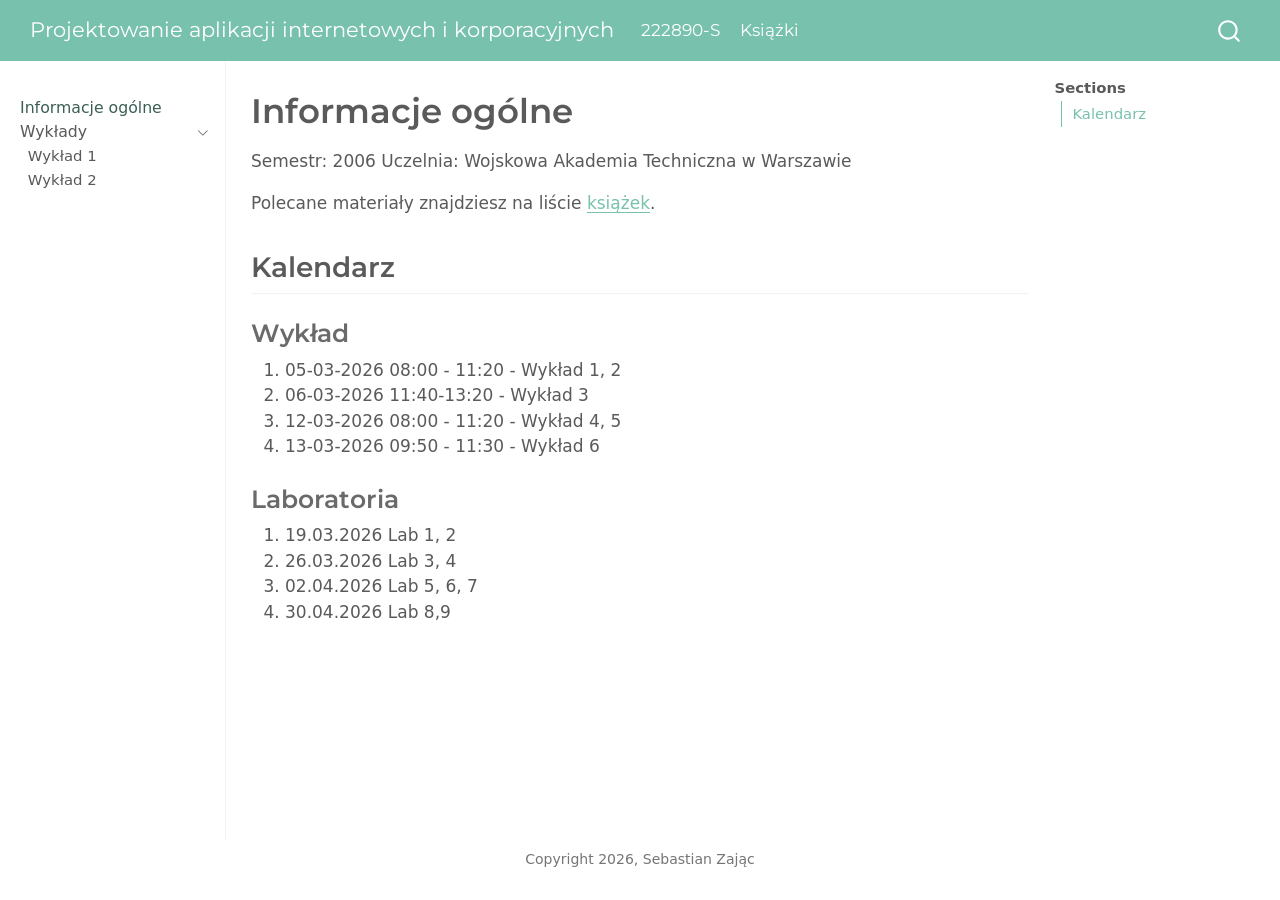
==== commit 1f2e04df: "init" ====
--- a/docs/index.html
+++ b/docs/index.html
@@ -2,12 +2,12 @@
 <html xmlns="http://www.w3.org/1999/xhtml" lang="en" xml:lang="en"><head>
 
 <meta charset="utf-8">
-<meta name="generator" content="quarto-1.6.43">
+<meta name="generator" content="quarto-1.8.27">
 
 <meta name="viewport" content="width=device-width, initial-scale=1.0, user-scalable=yes">
 
 
-<title>Informacje ogólne – Analiza danych w czasie rzeczywistym</title>
+<title>Informacje ogólne – Projektowanie aplikacji internetowych i korporacyjnych</title>
 <style>
 code{white-space: pre-wrap;}
 span.smallcaps{font-variant: small-caps;}
@@ -30,15 +30,17 @@
 <script src="site_libs/quarto-search/fuse.min.js"></script>
 <script src="site_libs/quarto-search/quarto-search.js"></script>
 <meta name="quarto:offset" content="./">
-<script src="site_libs/quarto-html/quarto.js"></script>
+<script src="site_libs/quarto-html/quarto.js" type="module"></script>
+<script src="site_libs/quarto-html/tabsets/tabsets.js" type="module"></script>
+<script src="site_libs/quarto-html/axe/axe-check.js" type="module"></script>
 <script src="site_libs/quarto-html/popper.min.js"></script>
 <script src="site_libs/quarto-html/tippy.umd.min.js"></script>
 <script src="site_libs/quarto-html/anchor.min.js"></script>
 <link href="site_libs/quarto-html/tippy.css" rel="stylesheet">
-<link href="site_libs/quarto-html/quarto-syntax-highlighting-dc95f10abd972b9c41a78ec8992004fc.css" rel="stylesheet" id="quarto-text-highlighting-styles">
+<link href="site_libs/quarto-html/quarto-syntax-highlighting-f1aadacce99040138bbb613f9330654f.css" rel="stylesheet" id="quarto-text-highlighting-styles">
 <script src="site_libs/bootstrap/bootstrap.min.js"></script>
 <link href="site_libs/bootstrap/bootstrap-icons.css" rel="stylesheet">
-<link href="site_libs/bootstrap/bootstrap-d218d465d676f63e35746811398acdfc.min.css" rel="stylesheet" append-hash="true" id="quarto-bootstrap" data-mode="light">
+<link href="site_libs/bootstrap/bootstrap-47ced4e51990f65db33ba556d4d102bb.min.css" rel="stylesheet" append-hash="true" id="quarto-bootstrap" data-mode="light">
 <script id="quarto-search-options" type="application/json">{
   "location": "navbar",
   "copy-button": false,
@@ -71,7 +73,7 @@
 <link rel="stylesheet" href="style.css">
 </head>
 
-<body class="nav-sidebar docked nav-fixed">
+<body class="nav-sidebar docked nav-fixed quarto-light">
 
 <div id="quarto-search-results"></div>
   <header id="quarto-header" class="headroom fixed-top">
@@ -79,7 +81,7 @@
       <div class="navbar-container container-fluid">
       <div class="navbar-brand-container mx-auto">
     <a class="navbar-brand" href="./index.html">
-    <span class="navbar-title">Analiza danych w czasie rzeczywistym</span>
+    <span class="navbar-title">Projektowanie aplikacji internetowych i korporacyjnych</span>
     </a>
   </div>
             <div id="quarto-search" class="" title="Search"></div>
@@ -91,14 +93,6 @@
   <li class="nav-item">
     <a class="nav-link" href="./indexS.html"> 
 <span class="menu-text">222890-S</span></a>
-  </li>  
-  <li class="nav-item">
-    <a class="nav-link" href="./sylabus.html"> 
-<span class="menu-text">Sylabus</span></a>
-  </li>  
-  <li class="nav-item">
-    <a class="nav-link" href="./info.html"> 
-<span class="menu-text">Narzędzia</span></a>
   </li>  
   <li class="nav-item">
     <a class="nav-link" href="./ksiazki.html"> 
@@ -154,140 +148,6 @@
  <span class="menu-text">Wykład 2</span></a>
   </div>
 </li>
-          <li class="sidebar-item">
-  <div class="sidebar-item-container"> 
-  <a href="./lectures/wyklad3.html" class="sidebar-item-text sidebar-link">
- <span class="menu-text">Wykład 3</span></a>
-  </div>
-</li>
-          <li class="sidebar-item">
-  <div class="sidebar-item-container"> 
-  <a href="./lectures/wyklad4.html" class="sidebar-item-text sidebar-link">
- <span class="menu-text">Wykład 4</span></a>
-  </div>
-</li>
-          <li class="sidebar-item">
-  <div class="sidebar-item-container"> 
-  <a href="./lectures/wyklad5.html" class="sidebar-item-text sidebar-link">
- <span class="menu-text">Wykład 5</span></a>
-  </div>
-</li>
-      </ul>
-  </li>
-        <li class="sidebar-item sidebar-item-section">
-      <div class="sidebar-item-container"> 
-            <a class="sidebar-item-text sidebar-link text-start" data-bs-toggle="collapse" data-bs-target="#quarto-sidebar-section-2" role="navigation" aria-expanded="true">
- <span class="menu-text">Laboratoria</span></a>
-          <a class="sidebar-item-toggle text-start" data-bs-toggle="collapse" data-bs-target="#quarto-sidebar-section-2" role="navigation" aria-expanded="true" aria-label="Toggle section">
-            <i class="bi bi-chevron-right ms-2"></i>
-          </a> 
-      </div>
-      <ul id="quarto-sidebar-section-2" class="collapse list-unstyled sidebar-section depth1 show">  
-          <li class="sidebar-item sidebar-item-section">
-      <div class="sidebar-item-container"> 
-            <a class="sidebar-item-text sidebar-link text-start collapsed" data-bs-toggle="collapse" data-bs-target="#quarto-sidebar-section-3" role="navigation" aria-expanded="false">
- <span class="menu-text">Apache Kafka</span></a>
-          <a class="sidebar-item-toggle text-start collapsed" data-bs-toggle="collapse" data-bs-target="#quarto-sidebar-section-3" role="navigation" aria-expanded="false" aria-label="Toggle section">
-            <i class="bi bi-chevron-right ms-2"></i>
-          </a> 
-      </div>
-      <ul id="quarto-sidebar-section-3" class="collapse list-unstyled sidebar-section depth2 ">  
-          <li class="sidebar-item">
-  <div class="sidebar-item-container"> 
-  <a href="./kafka_codes/kafka1.html" class="sidebar-item-text sidebar-link">
- <span class="menu-text">Wprowadzenie</span></a>
-  </div>
-</li>
-          <li class="sidebar-item">
-  <div class="sidebar-item-container"> 
-  <a href="./kafka_codes/kafka2.html" class="sidebar-item-text sidebar-link">
- <span class="menu-text">Producent w środowisku python</span></a>
-  </div>
-</li>
-          <li class="sidebar-item">
-  <div class="sidebar-item-container"> 
-  <a href="./kafka_codes/kafka3.html" class="sidebar-item-text sidebar-link">
- <span class="menu-text">Consumer w środowisku Python</span></a>
-  </div>
-</li>
-      </ul>
-  </li>
-          <li class="sidebar-item sidebar-item-section">
-      <div class="sidebar-item-container"> 
-            <a class="sidebar-item-text sidebar-link text-start collapsed" data-bs-toggle="collapse" data-bs-target="#quarto-sidebar-section-4" role="navigation" aria-expanded="false">
- <span class="menu-text">Python</span></a>
-          <a class="sidebar-item-toggle text-start collapsed" data-bs-toggle="collapse" data-bs-target="#quarto-sidebar-section-4" role="navigation" aria-expanded="false" aria-label="Toggle section">
-            <i class="bi bi-chevron-right ms-2"></i>
-          </a> 
-      </div>
-      <ul id="quarto-sidebar-section-4" class="collapse list-unstyled sidebar-section depth2 ">  
-          <li class="sidebar-item">
-  <div class="sidebar-item-container"> 
-  <a href="./labs/lab1.html" class="sidebar-item-text sidebar-link">
- <span class="menu-text">Środowisko produkcyjne z modelem ML</span></a>
-  </div>
-</li>
-          <li class="sidebar-item">
-  <div class="sidebar-item-container"> 
-  <a href="./labs/lab2.html" class="sidebar-item-text sidebar-link">
- <span class="menu-text">Tworzenie API we Flasku – Wprowadzenie</span></a>
-  </div>
-</li>
-          <li class="sidebar-item">
-  <div class="sidebar-item-container"> 
-  <a href="./labs/lab3.html" class="sidebar-item-text sidebar-link">
- <span class="menu-text">Dane ustrukturyzowane</span></a>
-  </div>
-</li>
-          <li class="sidebar-item">
-  <div class="sidebar-item-container"> 
-  <a href="./labs/lab4.html" class="sidebar-item-text sidebar-link">
- <span class="menu-text">dane nieustruktyryzowane</span></a>
-  </div>
-</li>
-          <li class="sidebar-item">
-  <div class="sidebar-item-container"> 
-  <a href="./labs/lab5.html" class="sidebar-item-text sidebar-link">
- <span class="menu-text">Optymalizacja modeli w Pythonie</span></a>
-  </div>
-</li>
-      </ul>
-  </li>
-          <li class="sidebar-item sidebar-item-section">
-      <div class="sidebar-item-container"> 
-            <a class="sidebar-item-text sidebar-link text-start collapsed" data-bs-toggle="collapse" data-bs-target="#quarto-sidebar-section-5" role="navigation" aria-expanded="false">
- <span class="menu-text">Apache Spark</span></a>
-          <a class="sidebar-item-toggle text-start collapsed" data-bs-toggle="collapse" data-bs-target="#quarto-sidebar-section-5" role="navigation" aria-expanded="false" aria-label="Toggle section">
-            <i class="bi bi-chevron-right ms-2"></i>
-          </a> 
-      </div>
-      <ul id="quarto-sidebar-section-5" class="collapse list-unstyled sidebar-section depth2 ">  
-          <li class="sidebar-item">
-  <div class="sidebar-item-container"> 
-  <a href="./labs/lab6.html" class="sidebar-item-text sidebar-link">
- <span class="menu-text">Wprowadzenie do Apache Spark</span></a>
-  </div>
-</li>
-          <li class="sidebar-item">
-  <div class="sidebar-item-container"> 
-  <a href="./labs/lab7.html" class="sidebar-item-text sidebar-link">
- <span class="menu-text">Zarzadzanie zrodlami danych strumieniowych i segmentacja klientow</span></a>
-  </div>
-</li>
-          <li class="sidebar-item">
-  <div class="sidebar-item-container"> 
-  <a href="./labs/lab8.html" class="sidebar-item-text sidebar-link">
- <span class="menu-text">Apache Spark z plikami RDD</span></a>
-  </div>
-</li>
-          <li class="sidebar-item">
-  <div class="sidebar-item-container"> 
-  <a href="./labs/lab9.html" class="sidebar-item-text sidebar-link">
- <span class="menu-text">Przygotowanie danych</span></a>
-  </div>
-</li>
-      </ul>
-  </li>
       </ul>
   </li>
     </ul>
@@ -300,9 +160,7 @@
     <h2 id="toc-title"><strong>Sections</strong></h2>
    
   <ul class="collapse">
-  <li><a href="#analiza-danych-w-czasie-rzeczywistym" id="toc-analiza-danych-w-czasie-rzeczywistym" class="nav-link active" data-scroll-target="#analiza-danych-w-czasie-rzeczywistym">Analiza danych w czasie rzeczywistym</a></li>
-  <li><a href="#kalendarz" id="toc-kalendarz" class="nav-link" data-scroll-target="#kalendarz">Kalendarz</a></li>
-  <li><a href="#technologie" id="toc-technologie" class="nav-link" data-scroll-target="#technologie">Technologie</a></li>
+  <li><a href="#kalendarz" id="toc-kalendarz" class="nav-link active" data-scroll-target="#kalendarz">Kalendarz</a></li>
   </ul>
 </nav>
     </div>
@@ -328,352 +186,276 @@
 </header>
 
 
-<section id="analiza-danych-w-czasie-rzeczywistym" class="level2">
-<h2 class="anchored" data-anchor-id="analiza-danych-w-czasie-rzeczywistym">Analiza danych w czasie rzeczywistym</h2>
-<p>Kod: 222890-D</p>
-<p>Semestr: 2024/2025 Uczelnia: SGH Szkoła Główna Handlowa w Warszawie</p>
-<p>Podstawowe informacje o kursie znajdziesz w <a href="./sylabus">sylabusie</a>.</p>
+<p>Semestr: 2006 Uczelnia: Wojskowa Akademia Techniczna w Warszawie</p>
 <p>Polecane materiały znajdziesz na liście <a href="./ksiazki">książek</a>.</p>
-<p>Materiały z wykładu i laboratoriów nie są wspierane przez Google. Obecność na wykładach i ćwiczeniach nie zmniejszy Twoich 5 dolarów.</p>
-</section>
 <section id="kalendarz" class="level2">
 <h2 class="anchored" data-anchor-id="kalendarz">Kalendarz</h2>
 <section id="wykład" class="level3">
 <h3 class="anchored" data-anchor-id="wykład">Wykład</h3>
-<p>Wykład jest realizowany w trybie stacjonarnym. Jest on NIEOBOWIĄZKOWY i odbywa się w Auli VI bud G</p>
 <ol type="1">
-<li>18-02-2025 (wtorek) 13:30-15:10 - Wykład 1</li>
-<li>25-02-2025 (wtorek) 13:30-15:10 - Wykład 2</li>
-<li>04-03-2025 (wtorek) 13:30-15:10 - Wykład 3 online</li>
-<li>11-03-2025 (wtorek) 13:30-15:10 - Wykład 4</li>
-<li>18-03-2025 (wtorek) 13:30-15:10 - Wykład 5</li>
+<li>05-03-2026 08:00 - 11:20 - Wykład 1, 2</li>
+<li>06-03-2026 11:40-13:20 - Wykład 3</li>
+<li>12-03-2026 08:00 - 11:20 - Wykład 4, 5</li>
+<li>13-03-2026 09:50 - 11:30 - Wykład 6</li>
 </ol>
-<p>Wykład 5 kończy się TESTEM: 20 pytań - 30 minut. Test przeprowadzany jest za pośrednictwem MS Teams.</p>
 </section>
 <section id="laboratoria" class="level3">
 <h3 class="anchored" data-anchor-id="laboratoria">Laboratoria</h3>
-<section id="lab1" class="level4">
-<h4 class="anchored" data-anchor-id="lab1">Lab1</h4>
-<p>24-03-2025 (poniedziałek) 08:00-15:10 - G-235 grupy 11, 12, 13, 14</p>
-<p>25-03-2025 (wtorek) 11:40-15:10 - W-60 grupy 15, 16</p>
-</section>
-<section id="lab2" class="level4">
-<h4 class="anchored" data-anchor-id="lab2">Lab2</h4>
-<p>31-03-2025 (poniedziałek) 08:00-15:10 - G-235 grupy 11, 12, 13, 14</p>
-<p>01-04-2025 (wtorek) 11:40-15:10 - W-60 grupy 15, 16</p>
-</section>
-<section id="lab3" class="level4">
-<h4 class="anchored" data-anchor-id="lab3">Lab3</h4>
-<p>07-04-2025 (poniedziałek) 08:00-15:10 - G-235 grupy 11, 12, 13, 14</p>
-<p>08-04-2025 (wtorek) 11:40-15:10 - W-60 grupy 15, 16</p>
-</section>
-<section id="lab4" class="level4">
-<h4 class="anchored" data-anchor-id="lab4">Lab4</h4>
-<p>14-04-2025 (poniedziałek) 08:00-15:10 - G-235 grupy 11, 12, 13, 14</p>
-<p>15-04-2025 (wtorek) 11:40-15:10 - W-60 grupy 15, 16</p>
-</section>
-<section id="lab5" class="level4">
-<h4 class="anchored" data-anchor-id="lab5">Lab5</h4>
-<p>28-04-2025 (poniedziałek) 08:00-15:10 - G-235 grupy 11, 12, 13, 14</p>
-<p>29-04-2025 (wtorek) 11:40-15:10 - W-60 grupy 15, 16</p>
-</section>
-<section id="lab6" class="level4">
-<h4 class="anchored" data-anchor-id="lab6">Lab6</h4>
-<p>05-05-2025 (poniedziałek) 08:00-15:10 - G-235 grupy 11, 12, 13, 14</p>
-<p>06-05-2025 (wtorek) 11:40-15:10 - W-60 grupy 15, 16</p>
-</section>
-<section id="lab7" class="level4">
-<h4 class="anchored" data-anchor-id="lab7">Lab7</h4>
-<p>12-05-2025 (poniedziałek) 08:00-15:10 - G-235 grupy 11, 12, 13, 14</p>
-<p>13-05-2025 (wtorek) 11:40-15:10 - W-60 grupy 15, 16</p>
-</section>
-<section id="lab8" class="level4">
-<h4 class="anchored" data-anchor-id="lab8">Lab8</h4>
-<p>19-05-2025 (poniedziałek) 08:00-15:10 - G-235 grupy 11, 12, 13, 14</p>
-<p>20-05-2025 (wtorek) 11:40-15:10 - W-60 grupy 15, 16</p>
-</section>
-<section id="lab9" class="level4">
-<h4 class="anchored" data-anchor-id="lab9">Lab9</h4>
-<p>26-05-2025 (poniedziałek) 08:00-15:10 - G-235 grupy 11, 12, 13, 14</p>
-<p>27-05-2025 (wtorek) 11:40-15:10 - W-60 grupy 15, 16</p>
-</section>
-<section id="lab10" class="level4">
-<h4 class="anchored" data-anchor-id="lab10">Lab10</h4>
-<p>02-06-2025 (poniedziałek) 08:00-15:10 - G-235 grupy 11, 12, 13, 14</p>
-<p>03-06-2025 (wtorek) 11:40-15:10 - W-60 grupy 15, 16</p>
+<ol type="1">
+<li>19.03.2026 Lab 1, 2</li>
+<li>26.03.2026 Lab 3, 4</li>
+<li>02.04.2026 Lab 5, 6, 7</li>
+<li>30.04.2026 Lab 8,9</li>
+</ol>
+
+
 </section>
 </section>
-<section id="zaliczenie-i-egzamin" class="level3">
-<h3 class="anchored" data-anchor-id="zaliczenie-i-egzamin">Zaliczenie i Egzamin</h3>
-<p>Wykłady zakończą się testem (podczas ostatnich zajęć).</p>
-<p>Aby zaliczyć test, należy zdobyć więcej niż 13 punktów – jest to warunek konieczny do uczestnictwa w ćwiczeniach.</p>
-<p>Laboratoria</p>
-<p>Podczas laboratoriów będą zadawane prace domowe, które należy przesyłać za pośrednictwem MS Teams. Każdy brak pracy domowej obniża końcową ocenę o 0,5 stopnia.</p>
-<section id="projekt" class="level4">
-<h4 class="anchored" data-anchor-id="projekt">Projekt</h4>
-<p>Projekty należy realizować w grupach maksymalnie 5-osobowych.</p>
-<p>Wymagania projektu</p>
-<ul>
-<li>Projekt powinien rozwiązywać realny problem biznesowy, który można opracować przy użyciu danych przetwarzanych w trybie online. (Nie wyklucza to użycia przetwarzania wsadowego, np. do generowania modelu).</li>
-<li>Dane powinny być przesyłane do Apache Kafka, skąd będą poddawane dalszemu przetwarzaniu i analizie.</li>
-<li>Można używać dowolnego języka programowania w każdym komponencie projektu.</li>
-<li>Można wykorzystać narzędzia BI.</li>
-<li>Źródłem danych może być dowolne API, sztucznie generowane dane, IoT itp.</li>
-</ul>
-</section>
-</section>
-</section>
-<section id="technologie" class="level2">
-<h2 class="anchored" data-anchor-id="technologie">Technologie</h2>
-<p>Uczestnicząc w zajęciach musisz opanować i przynajmniej w podstawowym zakresie posługiwać się następującymi technologiami informatycznymi:</p>
-<ol type="1">
-<li><a href="./info.html#git">GIT</a></li>
-<li>Python, Jupyter notebook, Jupyter lab, Colab</li>
-<li><a href="./info.html#docker">Docker</a></li>
-<li><strong>Apache Spark</strong>, <strong>Apache Kafka</strong></li>
-<li>Databricks Community edition <a href="https://community.cloud.databricks.com/login.html">Web page</a>.</li>
-</ol>
-
-
-</section>
 
 </main> <!-- /main -->
 <script id="quarto-html-after-body" type="application/javascript">
-window.document.addEventListener("DOMContentLoaded", function (event) {
-  const toggleBodyColorMode = (bsSheetEl) => {
-    const mode = bsSheetEl.getAttribute("data-mode");
-    const bodyEl = window.document.querySelector("body");
-    if (mode === "dark") {
-      bodyEl.classList.add("quarto-dark");
-      bodyEl.classList.remove("quarto-light");
-    } else {
-      bodyEl.classList.add("quarto-light");
-      bodyEl.classList.remove("quarto-dark");
-    }
-  }
-  const toggleBodyColorPrimary = () => {
-    const bsSheetEl = window.document.querySelector("link#quarto-bootstrap");
-    if (bsSheetEl) {
-      toggleBodyColorMode(bsSheetEl);
-    }
-  }
-  toggleBodyColorPrimary();  
-  const icon = "";
-  const anchorJS = new window.AnchorJS();
-  anchorJS.options = {
-    placement: 'right',
-    icon: icon
-  };
-  anchorJS.add('.anchored');
-  const isCodeAnnotation = (el) => {
-    for (const clz of el.classList) {
-      if (clz.startsWith('code-annotation-')) {                     
-        return true;
-      }
-    }
-    return false;
-  }
-  const onCopySuccess = function(e) {
-    // button target
-    const button = e.trigger;
-    // don't keep focus
-    button.blur();
-    // flash "checked"
-    button.classList.add('code-copy-button-checked');
-    var currentTitle = button.getAttribute("title");
-    button.setAttribute("title", "Copied!");
-    let tooltip;
-    if (window.bootstrap) {
-      button.setAttribute("data-bs-toggle", "tooltip");
-      button.setAttribute("data-bs-placement", "left");
-      button.setAttribute("data-bs-title", "Copied!");
-      tooltip = new bootstrap.Tooltip(button, 
-        { trigger: "manual", 
-          customClass: "code-copy-button-tooltip",
-          offset: [0, -8]});
-      tooltip.show();    
-    }
-    setTimeout(function() {
-      if (tooltip) {
-        tooltip.hide();
-        button.removeAttribute("data-bs-title");
-        button.removeAttribute("data-bs-toggle");
-        button.removeAttribute("data-bs-placement");
-      }
-      button.setAttribute("title", currentTitle);
-      button.classList.remove('code-copy-button-checked');
-    }, 1000);
-    // clear code selection
-    e.clearSelection();
-  }
-  const getTextToCopy = function(trigger) {
-      const codeEl = trigger.previousElementSibling.cloneNode(true);
+  window.document.addEventListener("DOMContentLoaded", function (event) {
+    const icon = "";
+    const anchorJS = new window.AnchorJS();
+    anchorJS.options = {
+      placement: 'right',
+      icon: icon
+    };
+    anchorJS.add('.anchored');
+    const isCodeAnnotation = (el) => {
+      for (const clz of el.classList) {
+        if (clz.startsWith('code-annotation-')) {                     
+          return true;
+        }
+      }
+      return false;
+    }
+    const onCopySuccess = function(e) {
+      // button target
+      const button = e.trigger;
+      // don't keep focus
+      button.blur();
+      // flash "checked"
+      button.classList.add('code-copy-button-checked');
+      var currentTitle = button.getAttribute("title");
+      button.setAttribute("title", "Copied!");
+      let tooltip;
+      if (window.bootstrap) {
+        button.setAttribute("data-bs-toggle", "tooltip");
+        button.setAttribute("data-bs-placement", "left");
+        button.setAttribute("data-bs-title", "Copied!");
+        tooltip = new bootstrap.Tooltip(button, 
+          { trigger: "manual", 
+            customClass: "code-copy-button-tooltip",
+            offset: [0, -8]});
+        tooltip.show();    
+      }
+      setTimeout(function() {
+        if (tooltip) {
+          tooltip.hide();
+          button.removeAttribute("data-bs-title");
+          button.removeAttribute("data-bs-toggle");
+          button.removeAttribute("data-bs-placement");
+        }
+        button.setAttribute("title", currentTitle);
+        button.classList.remove('code-copy-button-checked');
+      }, 1000);
+      // clear code selection
+      e.clearSelection();
+    }
+    const getTextToCopy = function(trigger) {
+      const outerScaffold = trigger.parentElement.cloneNode(true);
+      const codeEl = outerScaffold.querySelector('code');
       for (const childEl of codeEl.children) {
         if (isCodeAnnotation(childEl)) {
           childEl.remove();
         }
       }
       return codeEl.innerText;
-  }
-  const clipboard = new window.ClipboardJS('.code-copy-button:not([data-in-quarto-modal])', {
-    text: getTextToCopy
-  });
-  clipboard.on('success', onCopySuccess);
-  if (window.document.getElementById('quarto-embedded-source-code-modal')) {
-    const clipboardModal = new window.ClipboardJS('.code-copy-button[data-in-quarto-modal]', {
-      text: getTextToCopy,
-      container: window.document.getElementById('quarto-embedded-source-code-modal')
+    }
+    const clipboard = new window.ClipboardJS('.code-copy-button:not([data-in-quarto-modal])', {
+      text: getTextToCopy
     });
-    clipboardModal.on('success', onCopySuccess);
-  }
-    var localhostRegex = new RegExp(/^(?:http|https):\/\/localhost\:?[0-9]*\//);
-    var mailtoRegex = new RegExp(/^mailto:/);
-      var filterRegex = new RegExp("https:\/\/sebkaz-teaching\.github\.io\/RTA_2025");
-    var isInternal = (href) => {
-        return filterRegex.test(href) || localhostRegex.test(href) || mailtoRegex.test(href);
-    }
-    // Inspect non-navigation links and adorn them if external
- 	var links = window.document.querySelectorAll('a[href]:not(.nav-link):not(.navbar-brand):not(.toc-action):not(.sidebar-link):not(.sidebar-item-toggle):not(.pagination-link):not(.no-external):not([aria-hidden]):not(.dropdown-item):not(.quarto-navigation-tool):not(.about-link)');
-    for (var i=0; i<links.length; i++) {
-      const link = links[i];
-      if (!isInternal(link.href)) {
-        // undo the damage that might have been done by quarto-nav.js in the case of
-        // links that we want to consider external
-        if (link.dataset.originalHref !== undefined) {
-          link.href = link.dataset.originalHref;
-        }
-          // target, if specified
-          link.setAttribute("target", "_blank");
-          if (link.getAttribute("rel") === null) {
-            link.setAttribute("rel", "noopener");
-          }
-      }
-    }
-  function tippyHover(el, contentFn, onTriggerFn, onUntriggerFn) {
-    const config = {
-      allowHTML: true,
-      maxWidth: 500,
-      delay: 100,
-      arrow: false,
-      appendTo: function(el) {
-          return el.parentElement;
-      },
-      interactive: true,
-      interactiveBorder: 10,
-      theme: 'quarto',
-      placement: 'bottom-start',
-    };
-    if (contentFn) {
-      config.content = contentFn;
-    }
-    if (onTriggerFn) {
-      config.onTrigger = onTriggerFn;
-    }
-    if (onUntriggerFn) {
-      config.onUntrigger = onUntriggerFn;
-    }
-    window.tippy(el, config); 
-  }
-  const noterefs = window.document.querySelectorAll('a[role="doc-noteref"]');
-  for (var i=0; i<noterefs.length; i++) {
-    const ref = noterefs[i];
-    tippyHover(ref, function() {
-      // use id or data attribute instead here
-      let href = ref.getAttribute('data-footnote-href') || ref.getAttribute('href');
-      try { href = new URL(href).hash; } catch {}
-      const id = href.replace(/^#\/?/, "");
-      const note = window.document.getElementById(id);
-      if (note) {
-        return note.innerHTML;
+    clipboard.on('success', onCopySuccess);
+    if (window.document.getElementById('quarto-embedded-source-code-modal')) {
+      const clipboardModal = new window.ClipboardJS('.code-copy-button[data-in-quarto-modal]', {
+        text: getTextToCopy,
+        container: window.document.getElementById('quarto-embedded-source-code-modal')
+      });
+      clipboardModal.on('success', onCopySuccess);
+    }
+      var localhostRegex = new RegExp(/^(?:http|https):\/\/localhost\:?[0-9]*\//);
+      var mailtoRegex = new RegExp(/^mailto:/);
+        var filterRegex = new RegExp("https:\/\/sebkaz-teaching\.github\.io\/paikw");
+      var isInternal = (href) => {
+          return filterRegex.test(href) || localhostRegex.test(href) || mailtoRegex.test(href);
+      }
+      // Inspect non-navigation links and adorn them if external
+     var links = window.document.querySelectorAll('a[href]:not(.nav-link):not(.navbar-brand):not(.toc-action):not(.sidebar-link):not(.sidebar-item-toggle):not(.pagination-link):not(.no-external):not([aria-hidden]):not(.dropdown-item):not(.quarto-navigation-tool):not(.about-link)');
+      for (var i=0; i<links.length; i++) {
+        const link = links[i];
+        if (!isInternal(link.href)) {
+          // undo the damage that might have been done by quarto-nav.js in the case of
+          // links that we want to consider external
+          if (link.dataset.originalHref !== undefined) {
+            link.href = link.dataset.originalHref;
+          }
+            // target, if specified
+            link.setAttribute("target", "_blank");
+            if (link.getAttribute("rel") === null) {
+              link.setAttribute("rel", "noopener");
+            }
+        }
+      }
+    function tippyHover(el, contentFn, onTriggerFn, onUntriggerFn) {
+      const config = {
+        allowHTML: true,
+        maxWidth: 500,
+        delay: 100,
+        arrow: false,
+        appendTo: function(el) {
+            return el.parentElement;
+        },
+        interactive: true,
+        interactiveBorder: 10,
+        theme: 'quarto',
+        placement: 'bottom-start',
+      };
+      if (contentFn) {
+        config.content = contentFn;
+      }
+      if (onTriggerFn) {
+        config.onTrigger = onTriggerFn;
+      }
+      if (onUntriggerFn) {
+        config.onUntrigger = onUntriggerFn;
+      }
+      window.tippy(el, config); 
+    }
+    const noterefs = window.document.querySelectorAll('a[role="doc-noteref"]');
+    for (var i=0; i<noterefs.length; i++) {
+      const ref = noterefs[i];
+      tippyHover(ref, function() {
+        // use id or data attribute instead here
+        let href = ref.getAttribute('data-footnote-href') || ref.getAttribute('href');
+        try { href = new URL(href).hash; } catch {}
+        const id = href.replace(/^#\/?/, "");
+        const note = window.document.getElementById(id);
+        if (note) {
+          return note.innerHTML;
+        } else {
+          return "";
+        }
+      });
+    }
+    const xrefs = window.document.querySelectorAll('a.quarto-xref');
+    const processXRef = (id, note) => {
+      // Strip column container classes
+      const stripColumnClz = (el) => {
+        el.classList.remove("page-full", "page-columns");
+        if (el.children) {
+          for (const child of el.children) {
+            stripColumnClz(child);
+          }
+        }
+      }
+      stripColumnClz(note)
+      if (id === null || id.startsWith('sec-')) {
+        // Special case sections, only their first couple elements
+        const container = document.createElement("div");
+        if (note.children && note.children.length > 2) {
+          container.appendChild(note.children[0].cloneNode(true));
+          for (let i = 1; i < note.children.length; i++) {
+            const child = note.children[i];
+            if (child.tagName === "P" && child.innerText === "") {
+              continue;
+            } else {
+              container.appendChild(child.cloneNode(true));
+              break;
+            }
+          }
+          if (window.Quarto?.typesetMath) {
+            window.Quarto.typesetMath(container);
+          }
+          return container.innerHTML
+        } else {
+          if (window.Quarto?.typesetMath) {
+            window.Quarto.typesetMath(note);
+          }
+          return note.innerHTML;
+        }
       } else {
-        return "";
-      }
-    });
-  }
-  const xrefs = window.document.querySelectorAll('a.quarto-xref');
-  const processXRef = (id, note) => {
-    // Strip column container classes
-    const stripColumnClz = (el) => {
-      el.classList.remove("page-full", "page-columns");
-      if (el.children) {
-        for (const child of el.children) {
-          stripColumnClz(child);
-        }
-      }
-    }
-    stripColumnClz(note)
-    if (id === null || id.startsWith('sec-')) {
-      // Special case sections, only their first couple elements
-      const container = document.createElement("div");
-      if (note.children && note.children.length > 2) {
-        container.appendChild(note.children[0].cloneNode(true));
-        for (let i = 1; i < note.children.length; i++) {
-          const child = note.children[i];
-          if (child.tagName === "P" && child.innerText === "") {
-            continue;
-          } else {
-            container.appendChild(child.cloneNode(true));
-            break;
-          }
-        }
-        if (window.Quarto?.typesetMath) {
-          window.Quarto.typesetMath(container);
-        }
-        return container.innerHTML
-      } else {
+        // Remove any anchor links if they are present
+        const anchorLink = note.querySelector('a.anchorjs-link');
+        if (anchorLink) {
+          anchorLink.remove();
+        }
         if (window.Quarto?.typesetMath) {
           window.Quarto.typesetMath(note);
         }
-        return note.innerHTML;
-      }
-    } else {
-      // Remove any anchor links if they are present
-      const anchorLink = note.querySelector('a.anchorjs-link');
-      if (anchorLink) {
-        anchorLink.remove();
-      }
-      if (window.Quarto?.typesetMath) {
-        window.Quarto.typesetMath(note);
-      }
-      if (note.classList.contains("callout")) {
-        return note.outerHTML;
-      } else {
-        return note.innerHTML;
-      }
-    }
-  }
-  for (var i=0; i<xrefs.length; i++) {
-    const xref = xrefs[i];
-    tippyHover(xref, undefined, function(instance) {
-      instance.disable();
-      let url = xref.getAttribute('href');
-      let hash = undefined; 
-      if (url.startsWith('#')) {
-        hash = url;
-      } else {
-        try { hash = new URL(url).hash; } catch {}
-      }
-      if (hash) {
-        const id = hash.replace(/^#\/?/, "");
-        const note = window.document.getElementById(id);
-        if (note !== null) {
-          try {
-            const html = processXRef(id, note.cloneNode(true));
-            instance.setContent(html);
-          } finally {
-            instance.enable();
-            instance.show();
-          }
+        if (note.classList.contains("callout")) {
+          return note.outerHTML;
         } else {
-          // See if we can fetch this
-          fetch(url.split('#')[0])
+          return note.innerHTML;
+        }
+      }
+    }
+    for (var i=0; i<xrefs.length; i++) {
+      const xref = xrefs[i];
+      tippyHover(xref, undefined, function(instance) {
+        instance.disable();
+        let url = xref.getAttribute('href');
+        let hash = undefined; 
+        if (url.startsWith('#')) {
+          hash = url;
+        } else {
+          try { hash = new URL(url).hash; } catch {}
+        }
+        if (hash) {
+          const id = hash.replace(/^#\/?/, "");
+          const note = window.document.getElementById(id);
+          if (note !== null) {
+            try {
+              const html = processXRef(id, note.cloneNode(true));
+              instance.setContent(html);
+            } finally {
+              instance.enable();
+              instance.show();
+            }
+          } else {
+            // See if we can fetch this
+            fetch(url.split('#')[0])
+            .then(res => res.text())
+            .then(html => {
+              const parser = new DOMParser();
+              const htmlDoc = parser.parseFromString(html, "text/html");
+              const note = htmlDoc.getElementById(id);
+              if (note !== null) {
+                const html = processXRef(id, note);
+                instance.setContent(html);
+              } 
+            }).finally(() => {
+              instance.enable();
+              instance.show();
+            });
+          }
+        } else {
+          // See if we can fetch a full url (with no hash to target)
+          // This is a special case and we should probably do some content thinning / targeting
+          fetch(url)
           .then(res => res.text())
           .then(html => {
             const parser = new DOMParser();
             const htmlDoc = parser.parseFromString(html, "text/html");
-            const note = htmlDoc.getElementById(id);
+            const note = htmlDoc.querySelector('main.content');
             if (note !== null) {
-              const html = processXRef(id, note);
+              // This should only happen for chapter cross references
+              // (since there is no id in the URL)
+              // remove the first header
+              if (note.children.length > 0 && note.children[0].tagName === "HEADER") {
+                note.children[0].remove();
+              }
+              const html = processXRef(null, note);
               instance.setContent(html);
             } 
           }).finally(() => {
@@ -681,185 +463,161 @@
             instance.show();
           });
         }
+      }, function(instance) {
+      });
+    }
+        let selectedAnnoteEl;
+        const selectorForAnnotation = ( cell, annotation) => {
+          let cellAttr = 'data-code-cell="' + cell + '"';
+          let lineAttr = 'data-code-annotation="' +  annotation + '"';
+          const selector = 'span[' + cellAttr + '][' + lineAttr + ']';
+          return selector;
+        }
+        const selectCodeLines = (annoteEl) => {
+          const doc = window.document;
+          const targetCell = annoteEl.getAttribute("data-target-cell");
+          const targetAnnotation = annoteEl.getAttribute("data-target-annotation");
+          const annoteSpan = window.document.querySelector(selectorForAnnotation(targetCell, targetAnnotation));
+          const lines = annoteSpan.getAttribute("data-code-lines").split(",");
+          const lineIds = lines.map((line) => {
+            return targetCell + "-" + line;
+          })
+          let top = null;
+          let height = null;
+          let parent = null;
+          if (lineIds.length > 0) {
+              //compute the position of the single el (top and bottom and make a div)
+              const el = window.document.getElementById(lineIds[0]);
+              top = el.offsetTop;
+              height = el.offsetHeight;
+              parent = el.parentElement.parentElement;
+            if (lineIds.length > 1) {
+              const lastEl = window.document.getElementById(lineIds[lineIds.length - 1]);
+              const bottom = lastEl.offsetTop + lastEl.offsetHeight;
+              height = bottom - top;
+            }
+            if (top !== null && height !== null && parent !== null) {
+              // cook up a div (if necessary) and position it 
+              let div = window.document.getElementById("code-annotation-line-highlight");
+              if (div === null) {
+                div = window.document.createElement("div");
+                div.setAttribute("id", "code-annotation-line-highlight");
+                div.style.position = 'absolute';
+                parent.appendChild(div);
+              }
+              div.style.top = top - 2 + "px";
+              div.style.height = height + 4 + "px";
+              div.style.left = 0;
+              let gutterDiv = window.document.getElementById("code-annotation-line-highlight-gutter");
+              if (gutterDiv === null) {
+                gutterDiv = window.document.createElement("div");
+                gutterDiv.setAttribute("id", "code-annotation-line-highlight-gutter");
+                gutterDiv.style.position = 'absolute';
+                const codeCell = window.document.getElementById(targetCell);
+                const gutter = codeCell.querySelector('.code-annotation-gutter');
+                gutter.appendChild(gutterDiv);
+              }
+              gutterDiv.style.top = top - 2 + "px";
+              gutterDiv.style.height = height + 4 + "px";
+            }
+            selectedAnnoteEl = annoteEl;
+          }
+        };
+        const unselectCodeLines = () => {
+          const elementsIds = ["code-annotation-line-highlight", "code-annotation-line-highlight-gutter"];
+          elementsIds.forEach((elId) => {
+            const div = window.document.getElementById(elId);
+            if (div) {
+              div.remove();
+            }
+          });
+          selectedAnnoteEl = undefined;
+        };
+          // Handle positioning of the toggle
+      window.addEventListener(
+        "resize",
+        throttle(() => {
+          elRect = undefined;
+          if (selectedAnnoteEl) {
+            selectCodeLines(selectedAnnoteEl);
+          }
+        }, 10)
+      );
+      function throttle(fn, ms) {
+      let throttle = false;
+      let timer;
+        return (...args) => {
+          if(!throttle) { // first call gets through
+              fn.apply(this, args);
+              throttle = true;
+          } else { // all the others get throttled
+              if(timer) clearTimeout(timer); // cancel #2
+              timer = setTimeout(() => {
+                fn.apply(this, args);
+                timer = throttle = false;
+              }, ms);
+          }
+        };
+      }
+        // Attach click handler to the DT
+        const annoteDls = window.document.querySelectorAll('dt[data-target-cell]');
+        for (const annoteDlNode of annoteDls) {
+          annoteDlNode.addEventListener('click', (event) => {
+            const clickedEl = event.target;
+            if (clickedEl !== selectedAnnoteEl) {
+              unselectCodeLines();
+              const activeEl = window.document.querySelector('dt[data-target-cell].code-annotation-active');
+              if (activeEl) {
+                activeEl.classList.remove('code-annotation-active');
+              }
+              selectCodeLines(clickedEl);
+              clickedEl.classList.add('code-annotation-active');
+            } else {
+              // Unselect the line
+              unselectCodeLines();
+              clickedEl.classList.remove('code-annotation-active');
+            }
+          });
+        }
+    const findCites = (el) => {
+      const parentEl = el.parentElement;
+      if (parentEl) {
+        const cites = parentEl.dataset.cites;
+        if (cites) {
+          return {
+            el,
+            cites: cites.split(' ')
+          };
+        } else {
+          return findCites(el.parentElement)
+        }
       } else {
-        // See if we can fetch a full url (with no hash to target)
-        // This is a special case and we should probably do some content thinning / targeting
-        fetch(url)
-        .then(res => res.text())
-        .then(html => {
-          const parser = new DOMParser();
-          const htmlDoc = parser.parseFromString(html, "text/html");
-          const note = htmlDoc.querySelector('main.content');
-          if (note !== null) {
-            // This should only happen for chapter cross references
-            // (since there is no id in the URL)
-            // remove the first header
-            if (note.children.length > 0 && note.children[0].tagName === "HEADER") {
-              note.children[0].remove();
-            }
-            const html = processXRef(null, note);
-            instance.setContent(html);
-          } 
-        }).finally(() => {
-          instance.enable();
-          instance.show();
+        return undefined;
+      }
+    };
+    var bibliorefs = window.document.querySelectorAll('a[role="doc-biblioref"]');
+    for (var i=0; i<bibliorefs.length; i++) {
+      const ref = bibliorefs[i];
+      const citeInfo = findCites(ref);
+      if (citeInfo) {
+        tippyHover(citeInfo.el, function() {
+          var popup = window.document.createElement('div');
+          citeInfo.cites.forEach(function(cite) {
+            var citeDiv = window.document.createElement('div');
+            citeDiv.classList.add('hanging-indent');
+            citeDiv.classList.add('csl-entry');
+            var biblioDiv = window.document.getElementById('ref-' + cite);
+            if (biblioDiv) {
+              citeDiv.innerHTML = biblioDiv.innerHTML;
+            }
+            popup.appendChild(citeDiv);
+          });
+          return popup.innerHTML;
         });
       }
-    }, function(instance) {
-    });
-  }
-      let selectedAnnoteEl;
-      const selectorForAnnotation = ( cell, annotation) => {
-        let cellAttr = 'data-code-cell="' + cell + '"';
-        let lineAttr = 'data-code-annotation="' +  annotation + '"';
-        const selector = 'span[' + cellAttr + '][' + lineAttr + ']';
-        return selector;
-      }
-      const selectCodeLines = (annoteEl) => {
-        const doc = window.document;
-        const targetCell = annoteEl.getAttribute("data-target-cell");
-        const targetAnnotation = annoteEl.getAttribute("data-target-annotation");
-        const annoteSpan = window.document.querySelector(selectorForAnnotation(targetCell, targetAnnotation));
-        const lines = annoteSpan.getAttribute("data-code-lines").split(",");
-        const lineIds = lines.map((line) => {
-          return targetCell + "-" + line;
-        })
-        let top = null;
-        let height = null;
-        let parent = null;
-        if (lineIds.length > 0) {
-            //compute the position of the single el (top and bottom and make a div)
-            const el = window.document.getElementById(lineIds[0]);
-            top = el.offsetTop;
-            height = el.offsetHeight;
-            parent = el.parentElement.parentElement;
-          if (lineIds.length > 1) {
-            const lastEl = window.document.getElementById(lineIds[lineIds.length - 1]);
-            const bottom = lastEl.offsetTop + lastEl.offsetHeight;
-            height = bottom - top;
-          }
-          if (top !== null && height !== null && parent !== null) {
-            // cook up a div (if necessary) and position it 
-            let div = window.document.getElementById("code-annotation-line-highlight");
-            if (div === null) {
-              div = window.document.createElement("div");
-              div.setAttribute("id", "code-annotation-line-highlight");
-              div.style.position = 'absolute';
-              parent.appendChild(div);
-            }
-            div.style.top = top - 2 + "px";
-            div.style.height = height + 4 + "px";
-            div.style.left = 0;
-            let gutterDiv = window.document.getElementById("code-annotation-line-highlight-gutter");
-            if (gutterDiv === null) {
-              gutterDiv = window.document.createElement("div");
-              gutterDiv.setAttribute("id", "code-annotation-line-highlight-gutter");
-              gutterDiv.style.position = 'absolute';
-              const codeCell = window.document.getElementById(targetCell);
-              const gutter = codeCell.querySelector('.code-annotation-gutter');
-              gutter.appendChild(gutterDiv);
-            }
-            gutterDiv.style.top = top - 2 + "px";
-            gutterDiv.style.height = height + 4 + "px";
-          }
-          selectedAnnoteEl = annoteEl;
-        }
-      };
-      const unselectCodeLines = () => {
-        const elementsIds = ["code-annotation-line-highlight", "code-annotation-line-highlight-gutter"];
-        elementsIds.forEach((elId) => {
-          const div = window.document.getElementById(elId);
-          if (div) {
-            div.remove();
-          }
-        });
-        selectedAnnoteEl = undefined;
-      };
-        // Handle positioning of the toggle
-    window.addEventListener(
-      "resize",
-      throttle(() => {
-        elRect = undefined;
-        if (selectedAnnoteEl) {
-          selectCodeLines(selectedAnnoteEl);
-        }
-      }, 10)
-    );
-    function throttle(fn, ms) {
-    let throttle = false;
-    let timer;
-      return (...args) => {
-        if(!throttle) { // first call gets through
-            fn.apply(this, args);
-            throttle = true;
-        } else { // all the others get throttled
-            if(timer) clearTimeout(timer); // cancel #2
-            timer = setTimeout(() => {
-              fn.apply(this, args);
-              timer = throttle = false;
-            }, ms);
-        }
-      };
-    }
-      // Attach click handler to the DT
-      const annoteDls = window.document.querySelectorAll('dt[data-target-cell]');
-      for (const annoteDlNode of annoteDls) {
-        annoteDlNode.addEventListener('click', (event) => {
-          const clickedEl = event.target;
-          if (clickedEl !== selectedAnnoteEl) {
-            unselectCodeLines();
-            const activeEl = window.document.querySelector('dt[data-target-cell].code-annotation-active');
-            if (activeEl) {
-              activeEl.classList.remove('code-annotation-active');
-            }
-            selectCodeLines(clickedEl);
-            clickedEl.classList.add('code-annotation-active');
-          } else {
-            // Unselect the line
-            unselectCodeLines();
-            clickedEl.classList.remove('code-annotation-active');
-          }
-        });
-      }
-  const findCites = (el) => {
-    const parentEl = el.parentElement;
-    if (parentEl) {
-      const cites = parentEl.dataset.cites;
-      if (cites) {
-        return {
-          el,
-          cites: cites.split(' ')
-        };
-      } else {
-        return findCites(el.parentElement)
-      }
-    } else {
-      return undefined;
-    }
-  };
-  var bibliorefs = window.document.querySelectorAll('a[role="doc-biblioref"]');
-  for (var i=0; i<bibliorefs.length; i++) {
-    const ref = bibliorefs[i];
-    const citeInfo = findCites(ref);
-    if (citeInfo) {
-      tippyHover(citeInfo.el, function() {
-        var popup = window.document.createElement('div');
-        citeInfo.cites.forEach(function(cite) {
-          var citeDiv = window.document.createElement('div');
-          citeDiv.classList.add('hanging-indent');
-          citeDiv.classList.add('csl-entry');
-          var biblioDiv = window.document.getElementById('ref-' + cite);
-          if (biblioDiv) {
-            citeDiv.innerHTML = biblioDiv.innerHTML;
-          }
-          popup.appendChild(citeDiv);
-        });
-        return popup.innerHTML;
-      });
-    }
-  }
-});
-</script>
+    }
+  });
+  </script>
 </div> <!-- /content -->
 <footer class="footer">
   <div class="nav-footer">
@@ -867,7 +625,7 @@
       &nbsp;
     </div>   
     <div class="nav-footer-center">
-<p>Copyright 2025, Sebastian Zając</p>
+<p>Copyright 2026, Sebastian Zając</p>
 </div>
     <div class="nav-footer-right">
       &nbsp;
--- a/docs/site_libs/quarto-html/quarto-syntax-highlighting-f1aadacce99040138bbb613f9330654f.css
+++ b/docs/site_libs/quarto-html/quarto-syntax-highlighting-f1aadacce99040138bbb613f9330654f.css
@@ -0,0 +1,210 @@
+/* quarto syntax highlight colors */
+:root {
+  --quarto-hl-al-color: #ff5555;
+  --quarto-hl-an-color: #6a737d;
+  --quarto-hl-at-color: #f97583;
+  --quarto-hl-bn-color: #79b8ff;
+  --quarto-hl-bu-color: #f97583;
+  --quarto-hl-ch-color: #9ecbff;
+  --quarto-hl-co-color: #6a737d;
+  --quarto-hl-cv-color: #6a737d;
+  --quarto-hl-cn-color: #79b8ff;
+  --quarto-hl-cf-color: #f97583;
+  --quarto-hl-dt-color: #f97583;
+  --quarto-hl-dv-color: #79b8ff;
+  --quarto-hl-do-color: #6a737d;
+  --quarto-hl-er-color: #ff5555;
+  --quarto-hl-ex-color: #f97583;
+  --quarto-hl-fl-color: #79b8ff;
+  --quarto-hl-fu-color: #b392f0;
+  --quarto-hl-im-color: #9ecbff;
+  --quarto-hl-in-color: #6a737d;
+  --quarto-hl-kw-color: #f97583;
+  --quarto-hl-op-color: #e1e4e8;
+  --quarto-hl-pp-color: #f97583;
+  --quarto-hl-re-color: #6a737d;
+  --quarto-hl-sc-color: #79b8ff;
+  --quarto-hl-ss-color: #9ecbff;
+  --quarto-hl-st-color: #9ecbff;
+  --quarto-hl-va-color: #ffab70;
+  --quarto-hl-vs-color: #9ecbff;
+  --quarto-hl-wa-color: #ff5555;
+}
+
+/* other quarto variables */
+:root {
+  --quarto-font-monospace: SFMono-Regular, Menlo, Monaco, Consolas, "Liberation Mono", "Courier New", monospace;
+}
+
+/* syntax highlight based on Pandoc's rules */
+pre > code.sourceCode > span {
+  color: #e1e4e8;
+}
+
+code.sourceCode > span {
+  color: #e1e4e8;
+}
+
+div.sourceCode,
+div.sourceCode pre.sourceCode {
+  color: #e1e4e8;
+}
+
+/* Normal */
+code span {
+  color: #e1e4e8;
+}
+
+/* Alert */
+code span.al {
+  font-weight: bold;
+  color: #ff5555;
+}
+
+/* Annotation */
+code span.an {
+  color: #6a737d;
+}
+
+/* Attribute */
+code span.at {
+  color: #f97583;
+}
+
+/* BaseN */
+code span.bn {
+  color: #79b8ff;
+}
+
+/* BuiltIn */
+code span.bu {
+  color: #f97583;
+}
+
+/* ControlFlow */
+code span.cf {
+  color: #f97583;
+}
+
+/* Char */
+code span.ch {
+  color: #9ecbff;
+}
+
+/* Constant */
+code span.cn {
+  color: #79b8ff;
+}
+
+/* Comment */
+code span.co {
+  color: #6a737d;
+}
+
+/* CommentVar */
+code span.cv {
+  color: #6a737d;
+}
+
+/* Documentation */
+code span.do {
+  color: #6a737d;
+}
+
+/* DataType */
+code span.dt {
+  color: #f97583;
+}
+
+/* DecVal */
+code span.dv {
+  color: #79b8ff;
+}
+
+/* Error */
+code span.er {
+  color: #ff5555;
+  text-decoration: underline;
+}
+
+/* Extension */
+code span.ex {
+  font-weight: bold;
+  color: #f97583;
+}
+
+/* Float */
+code span.fl {
+  color: #79b8ff;
+}
+
+/* Function */
+code span.fu {
+  color: #b392f0;
+}
+
+/* Import */
+code span.im {
+  color: #9ecbff;
+}
+
+/* Information */
+code span.in {
+  color: #6a737d;
+}
+
+/* Keyword */
+code span.kw {
+  color: #f97583;
+}
+
+/* Operator */
+code span.op {
+  color: #e1e4e8;
+}
+
+/* Preprocessor */
+code span.pp {
+  color: #f97583;
+}
+
+/* RegionMarker */
+code span.re {
+  color: #6a737d;
+}
+
+/* SpecialChar */
+code span.sc {
+  color: #79b8ff;
+}
+
+/* SpecialString */
+code span.ss {
+  color: #9ecbff;
+}
+
+/* String */
+code span.st {
+  color: #9ecbff;
+}
+
+/* Variable */
+code span.va {
+  color: #ffab70;
+}
+
+/* VerbatimString */
+code span.vs {
+  color: #9ecbff;
+}
+
+/* Warning */
+code span.wa {
+  color: #ff5555;
+}
+
+.prevent-inlining {
+  content: "</";
+}
+
+/*# sourceMappingURL=c3afadac646de3ecfef9ec2fe23a75c1.css.map */
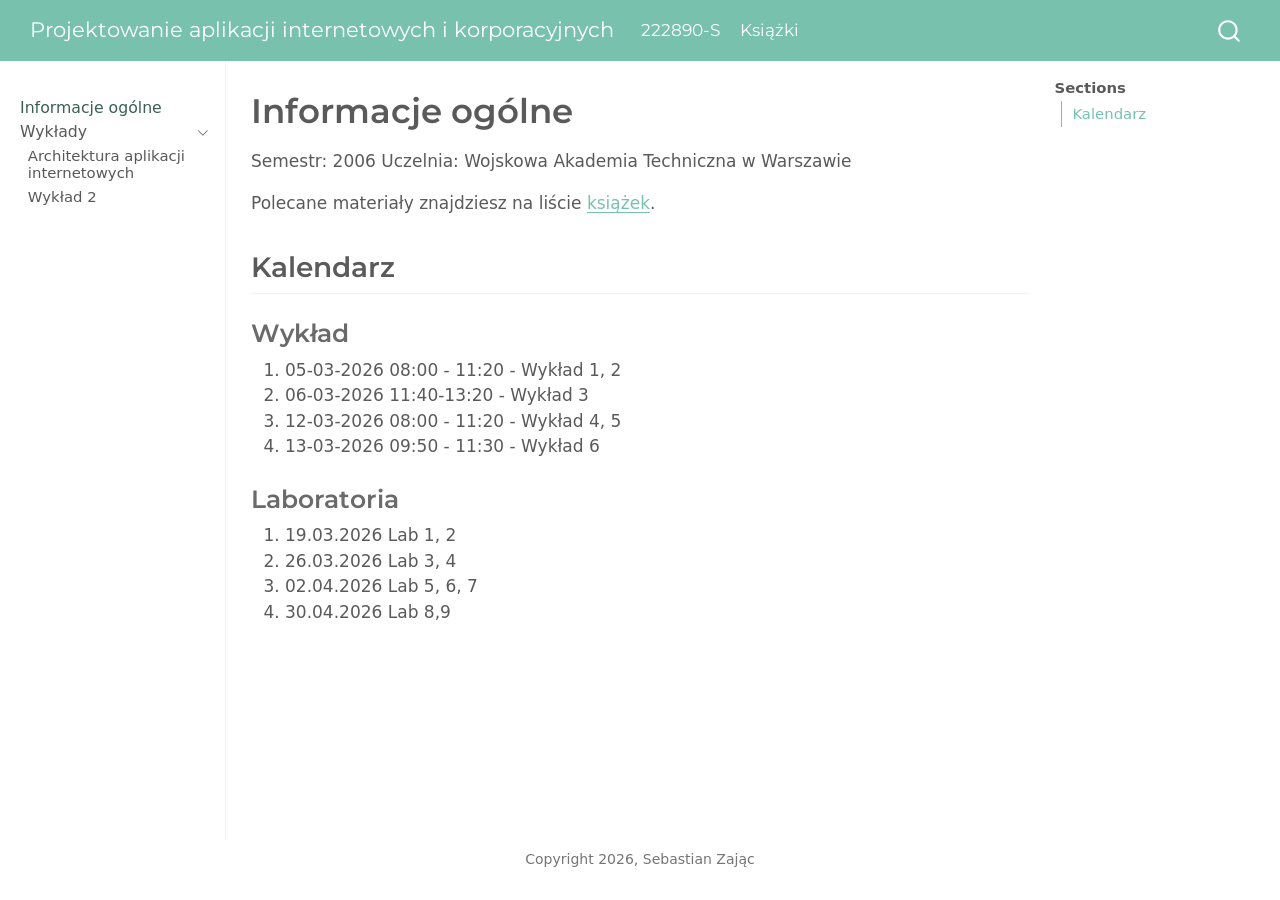
==== commit c6f6f002: "init" ====
--- a/docs/index.html
+++ b/docs/index.html
@@ -37,10 +37,10 @@
 <script src="site_libs/quarto-html/tippy.umd.min.js"></script>
 <script src="site_libs/quarto-html/anchor.min.js"></script>
 <link href="site_libs/quarto-html/tippy.css" rel="stylesheet">
-<link href="site_libs/quarto-html/quarto-syntax-highlighting-f1aadacce99040138bbb613f9330654f.css" rel="stylesheet" id="quarto-text-highlighting-styles">
+<link href="site_libs/quarto-html/quarto-syntax-highlighting-ed96de9b727972fe78a7b5d16c58bf87.css" rel="stylesheet" id="quarto-text-highlighting-styles">
 <script src="site_libs/bootstrap/bootstrap.min.js"></script>
 <link href="site_libs/bootstrap/bootstrap-icons.css" rel="stylesheet">
-<link href="site_libs/bootstrap/bootstrap-47ced4e51990f65db33ba556d4d102bb.min.css" rel="stylesheet" append-hash="true" id="quarto-bootstrap" data-mode="light">
+<link href="site_libs/bootstrap/bootstrap-8843a38191b55497cd032d3fc2c3d839.min.css" rel="stylesheet" append-hash="true" id="quarto-bootstrap" data-mode="light">
 <script id="quarto-search-options" type="application/json">{
   "location": "navbar",
   "copy-button": false,
@@ -139,7 +139,7 @@
           <li class="sidebar-item">
   <div class="sidebar-item-container"> 
   <a href="./lectures/wyklad1.html" class="sidebar-item-text sidebar-link">
- <span class="menu-text">Wykład 1</span></a>
+ <span class="menu-text">Architektura aplikacji internetowych</span></a>
   </div>
 </li>
           <li class="sidebar-item">
--- a/docs/site_libs/quarto-html/quarto-syntax-highlighting-ed96de9b727972fe78a7b5d16c58bf87.css
+++ b/docs/site_libs/quarto-html/quarto-syntax-highlighting-ed96de9b727972fe78a7b5d16c58bf87.css
@@ -0,0 +1,236 @@
+/* quarto syntax highlight colors */
+:root {
+  --quarto-hl-ot-color: #003B4F;
+  --quarto-hl-at-color: #657422;
+  --quarto-hl-ss-color: #20794D;
+  --quarto-hl-an-color: #5E5E5E;
+  --quarto-hl-fu-color: #4758AB;
+  --quarto-hl-st-color: #20794D;
+  --quarto-hl-cf-color: #003B4F;
+  --quarto-hl-op-color: #5E5E5E;
+  --quarto-hl-er-color: #AD0000;
+  --quarto-hl-bn-color: #AD0000;
+  --quarto-hl-al-color: #AD0000;
+  --quarto-hl-va-color: #111111;
+  --quarto-hl-bu-color: inherit;
+  --quarto-hl-ex-color: inherit;
+  --quarto-hl-pp-color: #AD0000;
+  --quarto-hl-in-color: #5E5E5E;
+  --quarto-hl-vs-color: #20794D;
+  --quarto-hl-wa-color: #5E5E5E;
+  --quarto-hl-do-color: #5E5E5E;
+  --quarto-hl-im-color: #00769E;
+  --quarto-hl-ch-color: #20794D;
+  --quarto-hl-dt-color: #AD0000;
+  --quarto-hl-fl-color: #AD0000;
+  --quarto-hl-co-color: #5E5E5E;
+  --quarto-hl-cv-color: #5E5E5E;
+  --quarto-hl-cn-color: #8f5902;
+  --quarto-hl-sc-color: #5E5E5E;
+  --quarto-hl-dv-color: #AD0000;
+  --quarto-hl-kw-color: #003B4F;
+}
+
+/* other quarto variables */
+:root {
+  --quarto-font-monospace: SFMono-Regular, Menlo, Monaco, Consolas, "Liberation Mono", "Courier New", monospace;
+}
+
+/* syntax highlight based on Pandoc's rules */
+pre > code.sourceCode > span {
+  color: #003B4F;
+}
+
+code.sourceCode > span {
+  color: #003B4F;
+}
+
+div.sourceCode,
+div.sourceCode pre.sourceCode {
+  color: #003B4F;
+}
+
+/* Normal */
+code span {
+  color: #003B4F;
+}
+
+/* Alert */
+code span.al {
+  color: #AD0000;
+  font-style: inherit;
+}
+
+/* Annotation */
+code span.an {
+  color: #5E5E5E;
+  font-style: inherit;
+}
+
+/* Attribute */
+code span.at {
+  color: #657422;
+  font-style: inherit;
+}
+
+/* BaseN */
+code span.bn {
+  color: #AD0000;
+  font-style: inherit;
+}
+
+/* BuiltIn */
+code span.bu {
+  font-style: inherit;
+}
+
+/* ControlFlow */
+code span.cf {
+  color: #003B4F;
+  font-weight: bold;
+  font-style: inherit;
+}
+
+/* Char */
+code span.ch {
+  color: #20794D;
+  font-style: inherit;
+}
+
+/* Constant */
+code span.cn {
+  color: #8f5902;
+  font-style: inherit;
+}
+
+/* Comment */
+code span.co {
+  color: #5E5E5E;
+  font-style: inherit;
+}
+
+/* CommentVar */
+code span.cv {
+  color: #5E5E5E;
+  font-style: italic;
+}
+
+/* Documentation */
+code span.do {
+  color: #5E5E5E;
+  font-style: italic;
+}
+
+/* DataType */
+code span.dt {
+  color: #AD0000;
+  font-style: inherit;
+}
+
+/* DecVal */
+code span.dv {
+  color: #AD0000;
+  font-style: inherit;
+}
+
+/* Error */
+code span.er {
+  color: #AD0000;
+  font-style: inherit;
+}
+
+/* Extension */
+code span.ex {
+  font-style: inherit;
+}
+
+/* Float */
+code span.fl {
+  color: #AD0000;
+  font-style: inherit;
+}
+
+/* Function */
+code span.fu {
+  color: #4758AB;
+  font-style: inherit;
+}
+
+/* Import */
+code span.im {
+  color: #00769E;
+  font-style: inherit;
+}
+
+/* Information */
+code span.in {
+  color: #5E5E5E;
+  font-style: inherit;
+}
+
+/* Keyword */
+code span.kw {
+  color: #003B4F;
+  font-weight: bold;
+  font-style: inherit;
+}
+
+/* Operator */
+code span.op {
+  color: #5E5E5E;
+  font-style: inherit;
+}
+
+/* Other */
+code span.ot {
+  color: #003B4F;
+  font-style: inherit;
+}
+
+/* Preprocessor */
+code span.pp {
+  color: #AD0000;
+  font-style: inherit;
+}
+
+/* SpecialChar */
+code span.sc {
+  color: #5E5E5E;
+  font-style: inherit;
+}
+
+/* SpecialString */
+code span.ss {
+  color: #20794D;
+  font-style: inherit;
+}
+
+/* String */
+code span.st {
+  color: #20794D;
+  font-style: inherit;
+}
+
+/* Variable */
+code span.va {
+  color: #111111;
+  font-style: inherit;
+}
+
+/* VerbatimString */
+code span.vs {
+  color: #20794D;
+  font-style: inherit;
+}
+
+/* Warning */
+code span.wa {
+  color: #5E5E5E;
+  font-style: italic;
+}
+
+.prevent-inlining {
+  content: "</";
+}
+
+/*# sourceMappingURL=0920dd6d7437995b8cdf7429764427b1.css.map */
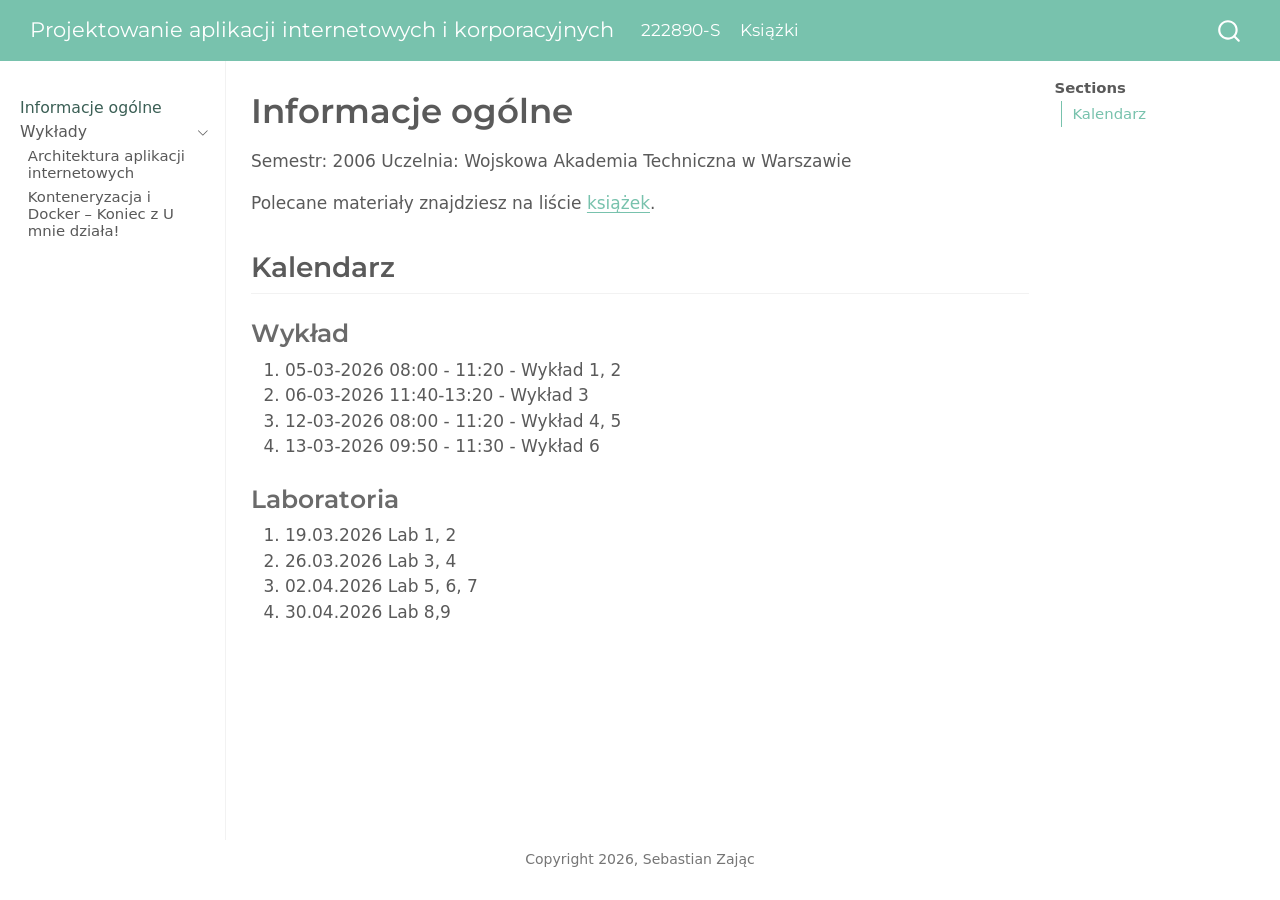
==== commit 3e180709: "init" ====
--- a/docs/index.html
+++ b/docs/index.html
@@ -145,7 +145,7 @@
           <li class="sidebar-item">
   <div class="sidebar-item-container"> 
   <a href="./lectures/wyklad2.html" class="sidebar-item-text sidebar-link">
- <span class="menu-text">Wykład 2</span></a>
+ <span class="menu-text">Konteneryzacja i Docker – Koniec z U mnie działa!</span></a>
   </div>
 </li>
       </ul>
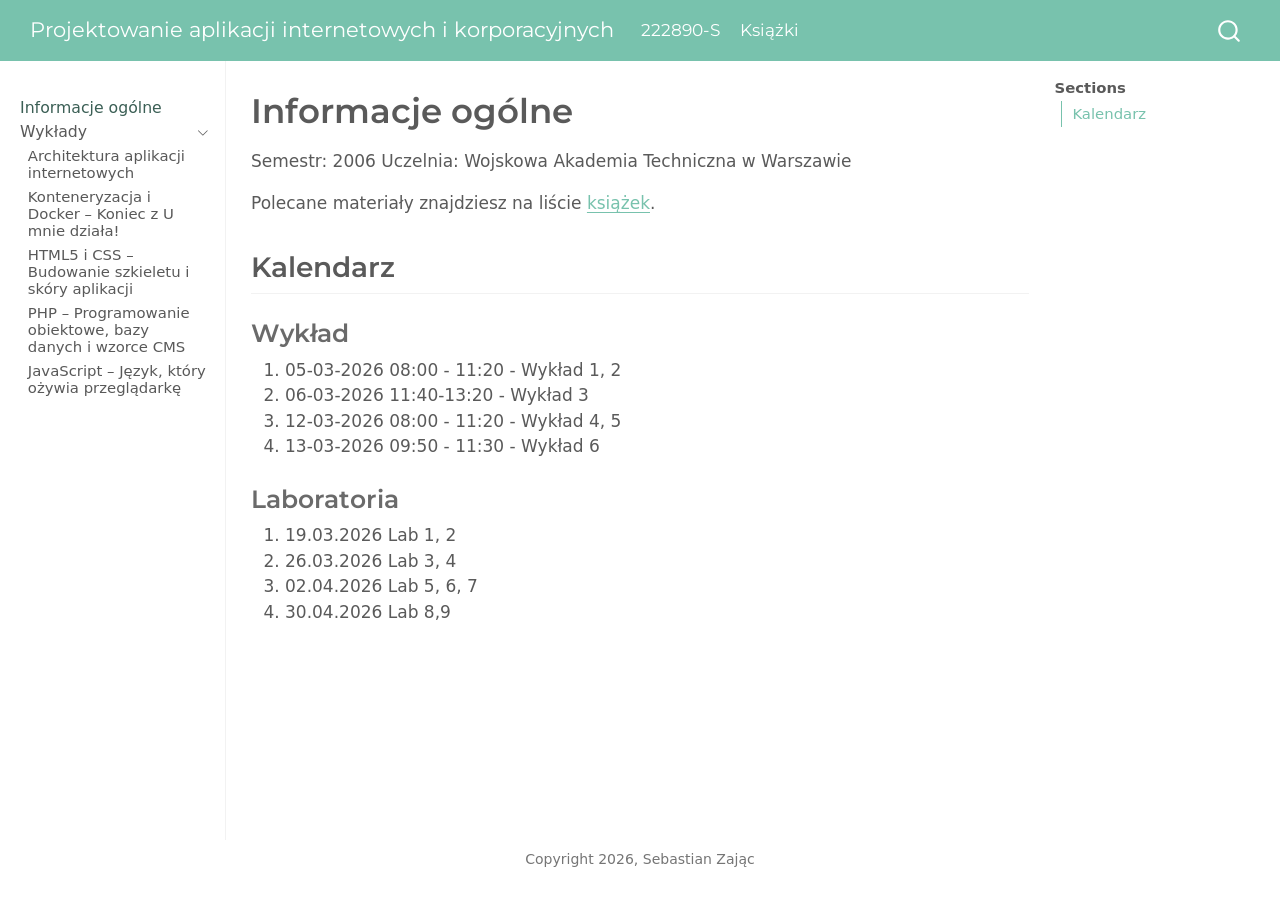
==== commit 136ecb5f: "w5" ====
--- a/docs/index.html
+++ b/docs/index.html
@@ -148,6 +148,24 @@
  <span class="menu-text">Konteneryzacja i Docker – Koniec z U mnie działa!</span></a>
   </div>
 </li>
+          <li class="sidebar-item">
+  <div class="sidebar-item-container"> 
+  <a href="./lectures/wyklad3.html" class="sidebar-item-text sidebar-link">
+ <span class="menu-text">HTML5 i CSS – Budowanie szkieletu i skóry aplikacji</span></a>
+  </div>
+</li>
+          <li class="sidebar-item">
+  <div class="sidebar-item-container"> 
+  <a href="./lectures/wyklad4.html" class="sidebar-item-text sidebar-link">
+ <span class="menu-text">PHP – Programowanie obiektowe, bazy danych i wzorce CMS</span></a>
+  </div>
+</li>
+          <li class="sidebar-item">
+  <div class="sidebar-item-container"> 
+  <a href="./lectures/wyklad5.html" class="sidebar-item-text sidebar-link">
+ <span class="menu-text">JavaScript – Język, który ożywia przeglądarkę</span></a>
+  </div>
+</li>
       </ul>
   </li>
     </ul>
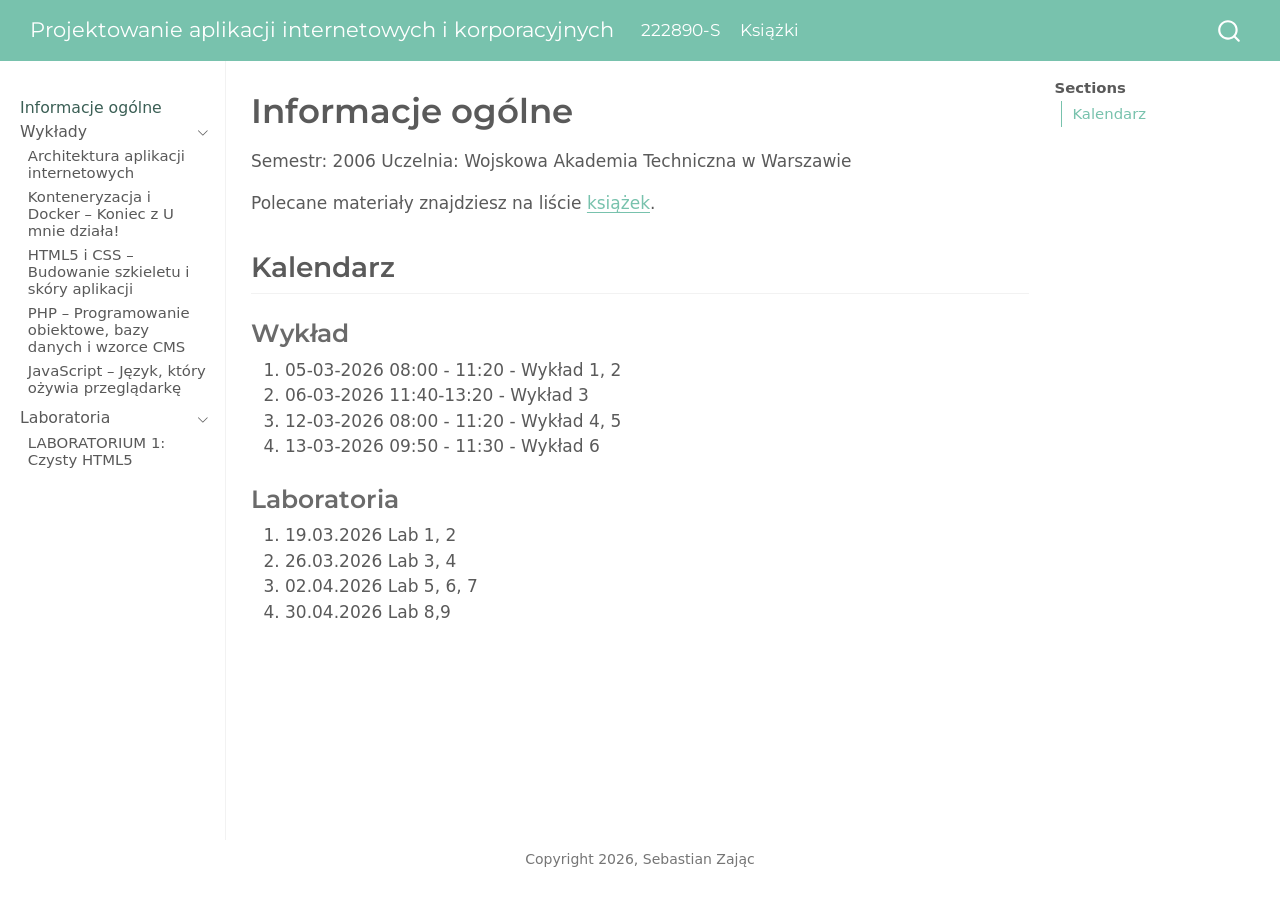
==== commit 1e9f9021: "lab1" ====
--- a/docs/index.html
+++ b/docs/index.html
@@ -168,6 +168,23 @@
 </li>
       </ul>
   </li>
+        <li class="sidebar-item sidebar-item-section">
+      <div class="sidebar-item-container"> 
+            <a class="sidebar-item-text sidebar-link text-start" data-bs-toggle="collapse" data-bs-target="#quarto-sidebar-section-2" role="navigation" aria-expanded="true">
+ <span class="menu-text">Laboratoria</span></a>
+          <a class="sidebar-item-toggle text-start" data-bs-toggle="collapse" data-bs-target="#quarto-sidebar-section-2" role="navigation" aria-expanded="true" aria-label="Toggle section">
+            <i class="bi bi-chevron-right ms-2"></i>
+          </a> 
+      </div>
+      <ul id="quarto-sidebar-section-2" class="collapse list-unstyled sidebar-section depth1 show">  
+          <li class="sidebar-item">
+  <div class="sidebar-item-container"> 
+  <a href="./labs/lab1.html" class="sidebar-item-text sidebar-link">
+ <span class="menu-text">LABORATORIUM 1: Czysty HTML5</span></a>
+  </div>
+</li>
+      </ul>
+  </li>
     </ul>
     </div>
 </nav>
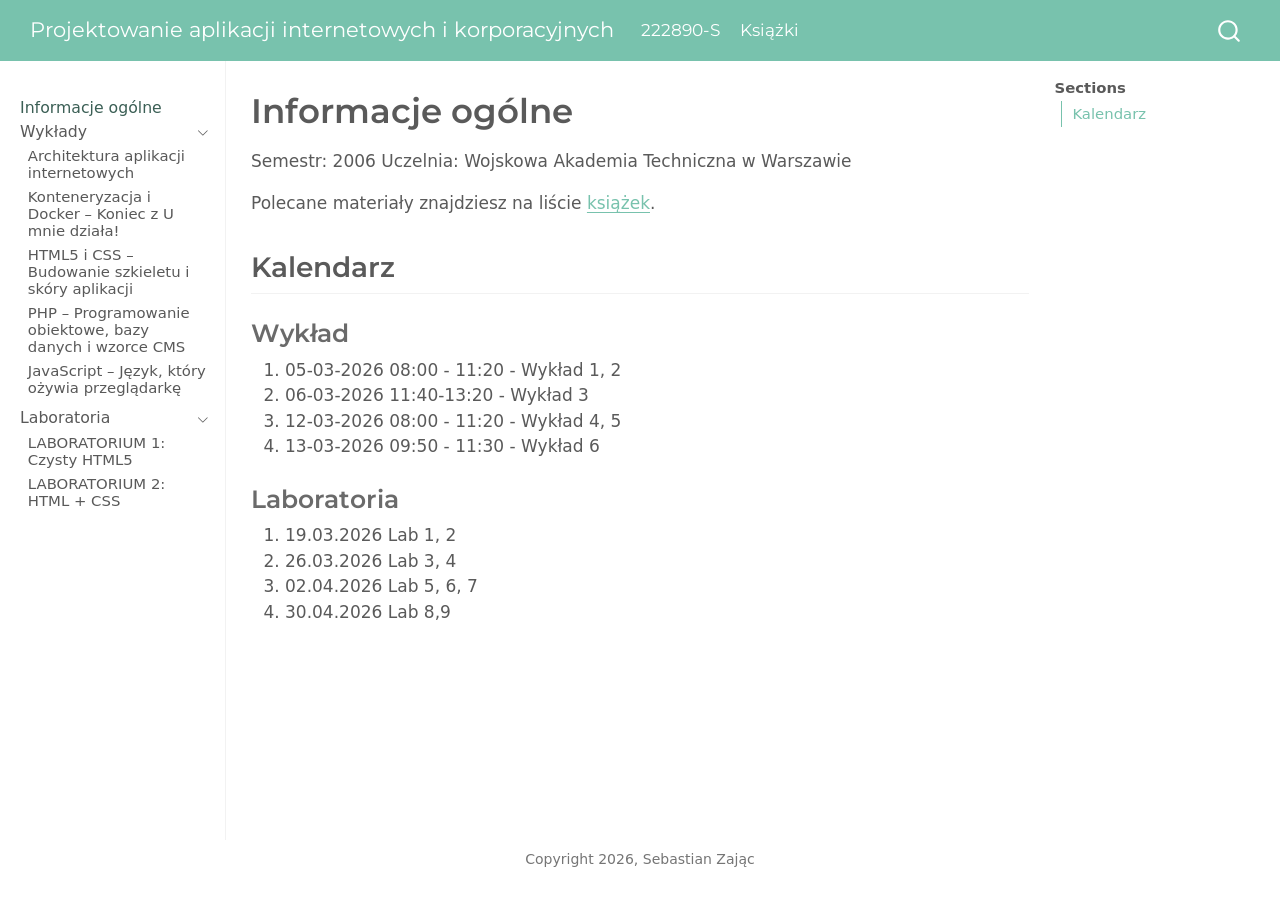
==== commit 8cc3625a: "lab2" ====
--- a/docs/index.html
+++ b/docs/index.html
@@ -183,6 +183,12 @@
  <span class="menu-text">LABORATORIUM 1: Czysty HTML5</span></a>
   </div>
 </li>
+          <li class="sidebar-item">
+  <div class="sidebar-item-container"> 
+  <a href="./labs/lab2.html" class="sidebar-item-text sidebar-link">
+ <span class="menu-text">LABORATORIUM 2: HTML + CSS</span></a>
+  </div>
+</li>
       </ul>
   </li>
     </ul>
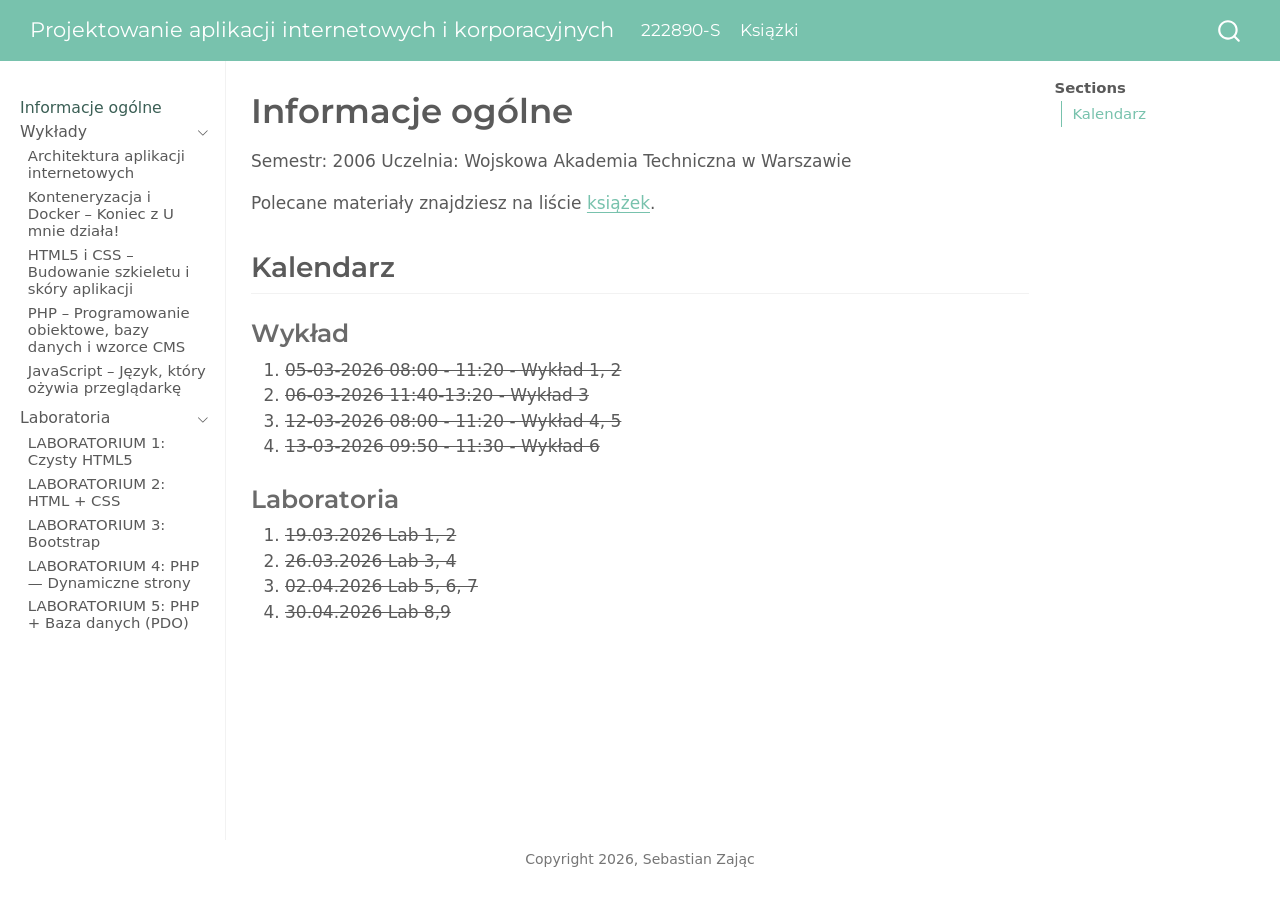
==== commit 26020036: "lab5" ====
--- a/docs/index.html
+++ b/docs/index.html
@@ -189,6 +189,24 @@
  <span class="menu-text">LABORATORIUM 2: HTML + CSS</span></a>
   </div>
 </li>
+          <li class="sidebar-item">
+  <div class="sidebar-item-container"> 
+  <a href="./labs/lab3.html" class="sidebar-item-text sidebar-link">
+ <span class="menu-text">LABORATORIUM 3: Bootstrap</span></a>
+  </div>
+</li>
+          <li class="sidebar-item">
+  <div class="sidebar-item-container"> 
+  <a href="./labs/lab4.html" class="sidebar-item-text sidebar-link">
+ <span class="menu-text">LABORATORIUM 4: PHP — Dynamiczne strony</span></a>
+  </div>
+</li>
+          <li class="sidebar-item">
+  <div class="sidebar-item-container"> 
+  <a href="./labs/lab5.html" class="sidebar-item-text sidebar-link">
+ <span class="menu-text">LABORATORIUM 5: PHP + Baza danych (PDO)</span></a>
+  </div>
+</li>
       </ul>
   </li>
     </ul>
@@ -234,23 +252,33 @@
 <section id="wykład" class="level3">
 <h3 class="anchored" data-anchor-id="wykład">Wykład</h3>
 <ol type="1">
-<li>05-03-2026 08:00 - 11:20 - Wykład 1, 2</li>
-<li>06-03-2026 11:40-13:20 - Wykład 3</li>
-<li>12-03-2026 08:00 - 11:20 - Wykład 4, 5</li>
-<li>13-03-2026 09:50 - 11:30 - Wykład 6</li>
+<li><del>
+05-03-2026 08:00 - 11:20 - Wykład 1, 2
+</del></li>
+<li><del>
+06-03-2026 11:40-13:20 - Wykład 3
+</del></li>
+<li><del>
+12-03-2026 08:00 - 11:20 - Wykład 4, 5
+</del></li>
+<li><del>
+13-03-2026 09:50 - 11:30 - Wykład 6
+</del></li>
 </ol>
 </section>
 <section id="laboratoria" class="level3">
 <h3 class="anchored" data-anchor-id="laboratoria">Laboratoria</h3>
+<del>
 <ol type="1">
-<li>19.03.2026 Lab 1, 2</li>
+<li>19.03.2026 Lab 1, 2
+</li>
 <li>26.03.2026 Lab 3, 4</li>
 <li>02.04.2026 Lab 5, 6, 7</li>
 <li>30.04.2026 Lab 8,9</li>
 </ol>
 
 
-</section>
+</del></section>
 </section>
 
 </main> <!-- /main -->
